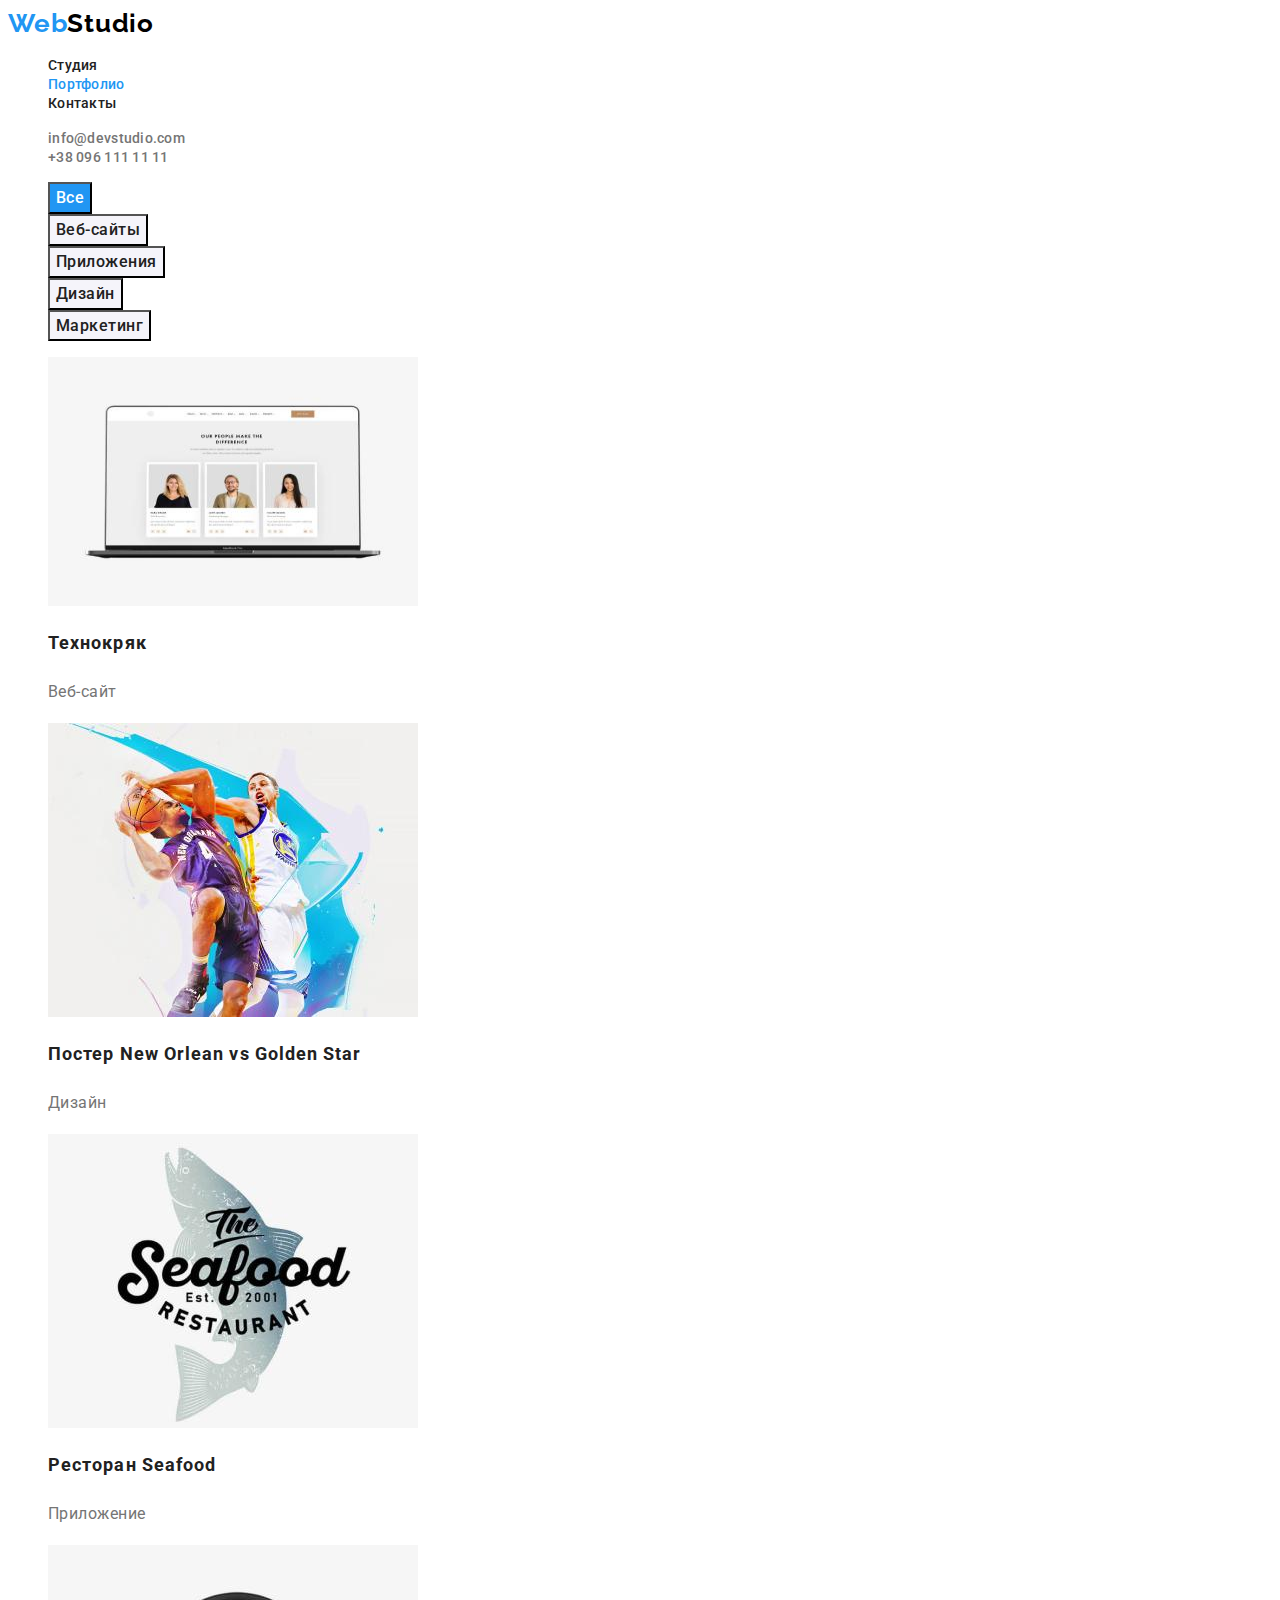
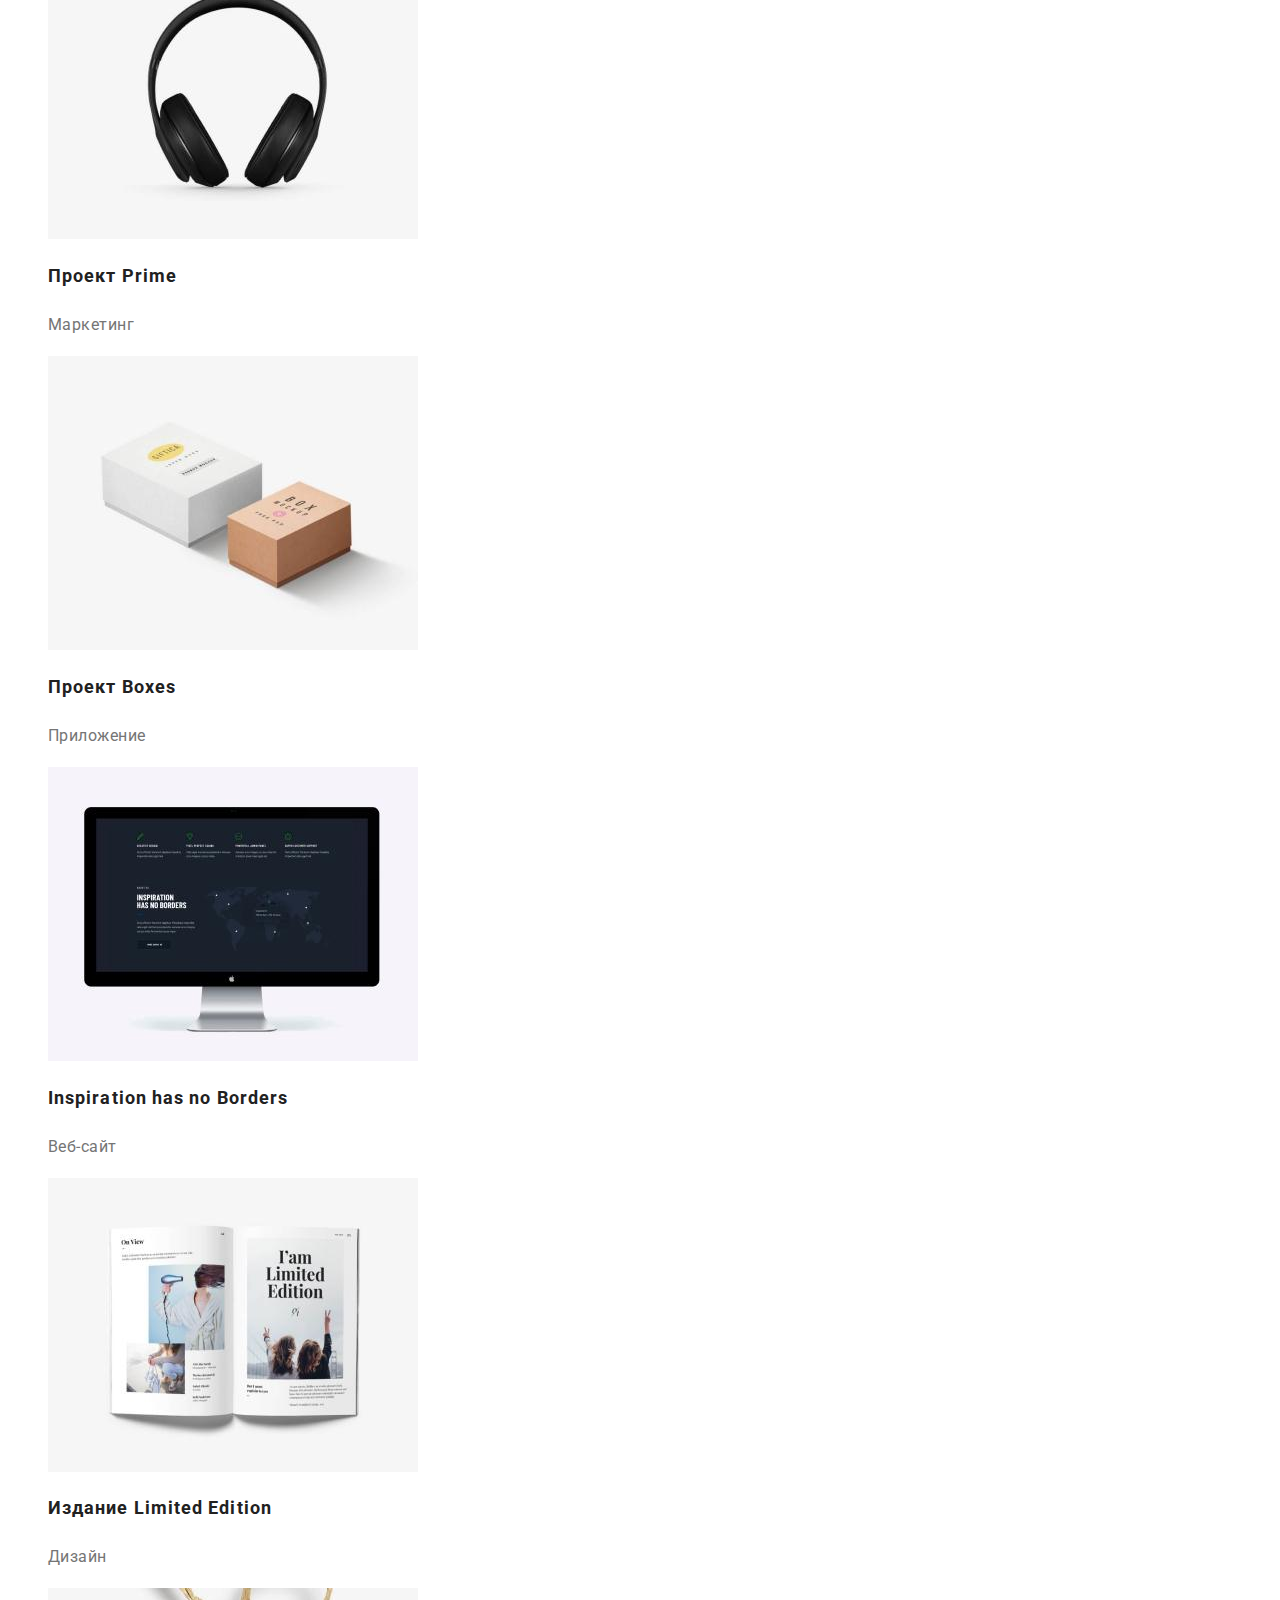
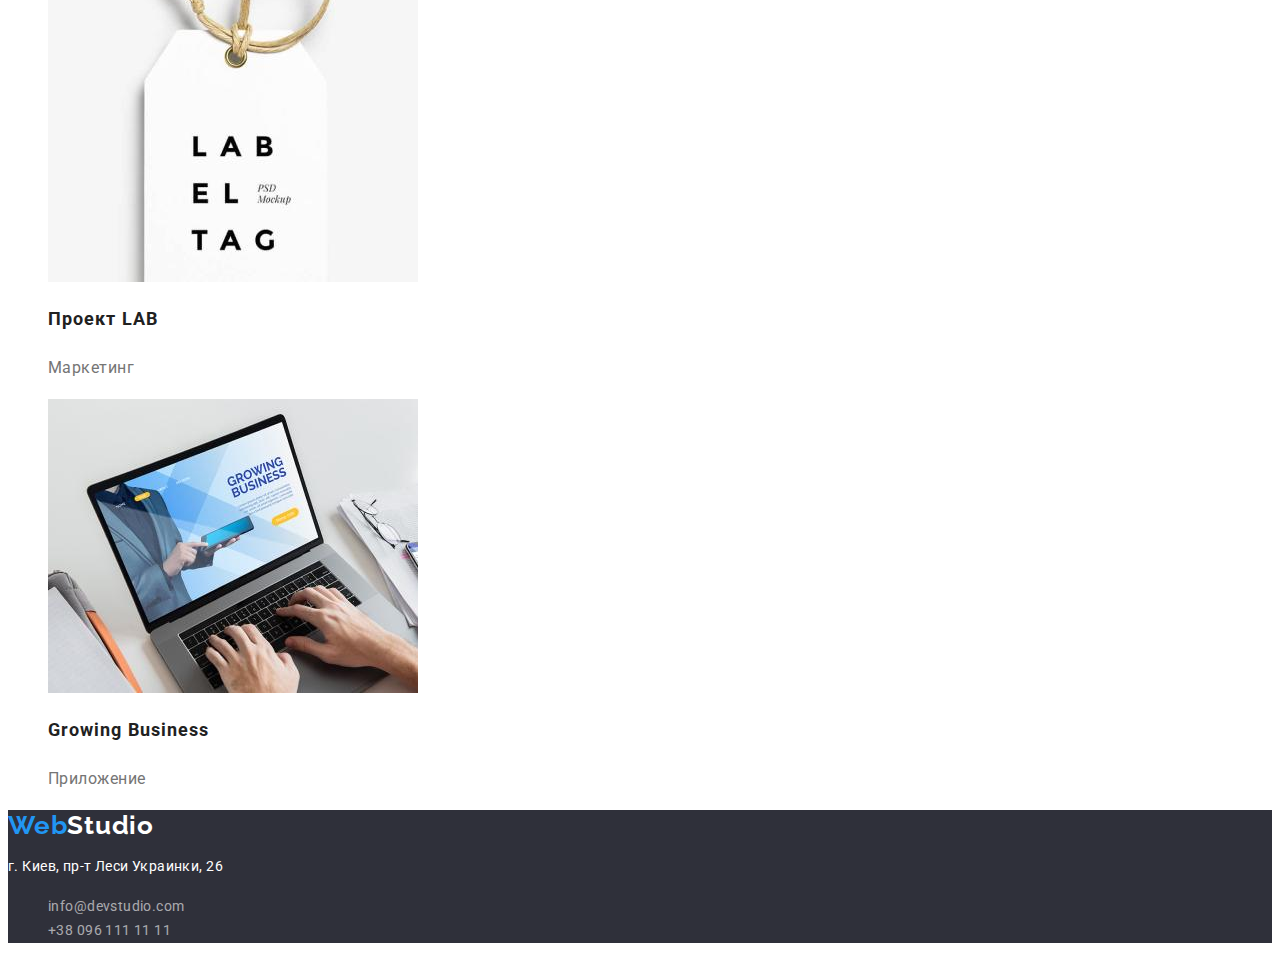
==== portfolio.html @ 4f47f73b "add files" ====
<!DOCTYPE html>
<html lang="ru">

<head>
    <meta charset="UTF-8">
    <meta http-equiv="X-UA-Compatible" content="IE=edge">
    <meta name="viewport" content="width=device-width, initial-scale=1.0">
    <title>Портфолио</title>
    <link rel="stylesheet" href="https://cdnjs.cloudflare.com/ajax/libs/modern-normalize/1.1.0/modern-normalize.min.css"
        integrity="sha512-wpPYUAdjBVSE4KJnH1VR1HeZfpl1ub8YT/NKx4PuQ5NmX2tKuGu6U/JRp5y+Y8XG2tV+wKQpNHVUX03MfMFn9Q=="
        crossorigin="anonymous" referrerpolicy="no-referrer" />
    <link rel="preconnect" href="https://fonts.googleapis.com">
    <link rel="preconnect" href="https://fonts.gstatic.com" crossorigin>
    <link
        href="https://fonts.googleapis.com/css2?family=Raleway:wght@700&family=Roboto:wght@400;500;700;900&display=swap"
        rel="stylesheet">
    <link rel="stylesheet" href="./css/styles.css">
</head>

<body>

    <header class="header">

        <nav>
            <a class="logo logo-header link" href="./index.html" lang="en"><span
                    class="logo-first-part">Web</span>Studio</a>
            <ul class=" site-nav-list list">
                <li>
                    <a class=" site-nav-link  link" href="./index.html">Студия</a>
                </li>
                <li>
                    <a class="site-nav-link current link" href=" ./portfolio.html">Портфолио</a>
                </li>
                <li>
                    <a class="site-nav-link link" href="">Контакты</a>
                </li>
            </ul>
        </nav>

        <ul class=" header-contacts list">
            <li><a class="header-contacts-link link" href="mailto:info@devstudio.com">info@devstudio.com</a></li>
            <li><a class="header-contacts-link link" href="tel:+380961111111">+38 096 111 11 11</a></li>
        </ul>

    </header>


    <main>
        <section class="our-projects">
            <h1 class="visually-hidden">Наши проекты</h1>
            <ul class="filter-btn-list list">
                <li>
                    <button class="filter-btn active-btn btn" type="button">Все</button>
                </li>
                <li>
                    <button class="filter-btn btn" type="button">Веб-сайты</button>
                </li>
                <li>
                    <button class="filter-btn btn" type="button">Приложения</button>
                </li>
                <li>
                    <button class="filter-btn btn" type="button">Дизайн</button>
                </li>
                <li>
                    <button class="filter-btn btn" type="button">Маркетинг</button>
                </li>
            </ul>

            <ul class="our-projects-list list">
                <li class="our-projects-item">
                    <img src="./images/project-img-1.jpg" alt="ноутбук" width="370" height="249">
                    <h2 class="our-projects-title">Технокряк</h2>
                    <p class="our-projects-filter">Веб-сайт</p>
                </li>
                <li class="our-projects-item">
                    <img src="./images/project-img-2.jpg" alt="баскетболисты" width="370" height="294">
                    <h2 class="our-projects-title">Постер <span lang="en">New Orlean vs Golden Star</span> </h2>
                    <p class="our-projects-filter">Дизайн</p>
                </li>
                <li class="our-projects-item">
                    <img src="./images/project-img-3.jpg" alt="логотип ресторана" width="370" height="294">
                    <h2 class="our-projects-title"> Ресторан <span lang="en">Seafood</span> </h2>
                    <p class="our-projects-filter">Приложение</p>
                </li>
                <li class="our-projects-item">
                    <img src="./images/project-img-4.jpg" alt="наушники" width="370" height="294">
                    <h2 class="our-projects-title">Проект <span lang="en">Prime</span> </h2>
                    <p class="our-projects-filter">Маркетинг</p>
                </li>
                <li class="our-projects-item">
                    <img src="./images/project-img-5.jpg" alt="коробки" width="370" height="294">
                    <h2 class="our-projects-title">Проект <span lang="en">Boxes</span> </h2>
                    <p class="our-projects-filter">Приложение</p>
                </li>
                <li class="our-projects-item">
                    <img src="./images/project-img-6.jpg" alt="экран монитора" width="370" height="294">
                    <h2 class="our-projects-title" lang="en">Inspiration has no Borders</h2>
                    <p class="our-projects-filter">Веб-сайт</p>
                </li>
                <li class="our-projects-item">
                    <img src="./images/project-img-7.jpg" alt="журнал" width="370" height="294">
                    <h2 class="our-projects-title">Издание <span lang="en">Limited Edition</span> </h2>
                    <p class="our-projects-filter">Дизайн</p>
                </li>
                <li class="our-projects-item">
                    <img src="./images/project-img-8.jpg" alt="лейбл" width="370" height="294">
                    <h2 class="our-projects-title">Проект <span lang="en">LAB</span> </h2>
                    <p class="our-projects-filter">Маркетинг</p>
                </li>
                <li class="our-projects-item">
                    <img src="./images/project-img-9.jpg" alt="ноутбук" width="370" height="294">
                    <h2 class="our-projects-title" lang="en">Growing Business</h2>
                    <p class="our-projects-filter">Приложение</p>
                </li>
            </ul>
        </section>
    </main>
    <footer class="footer">
        <a class="logo logo-footer link" href="./index.html" lang="en"><span
                class="logo-first-part">Web</span>Studio</a>

        <address class="address">
            <p class="address-text">г. Киев, пр-т Леси Украинки, 26</p>
            <ul class="footer-contacts list list">
                <li>
                    <a class="footer-contacts-link link" href="mailto:info@devstudio.com">info@devstudio.com</a>
                </li>
                <li>
                    <a class="footer-contacts-link link" href="tel:+380961111111">+38 096 111 11 11</a>
                </li>
            </ul>
        </address>
    </footer>


</body>

</html>
---- css/styles.css ----
:root {
  --primary-text-color: #757575;
  --primary-title-color: #ffffff;
  --secondary-title-color: #212121;
  --accent-color: #2196f3;
  --logo-header-color: #000000;
  --footer-contacts-color: rgba(255, 255, 255, 0.6);
  --footer-background-color: #2f303a;
  --team-background-color: #f5f4fa;
  --hero-btn-focus-background-color: #188ce8;
}

body {
  font-family: 'Roboto', sans-serif;
  color: var(--primary-text-color);
  background-color: var(--primary-title-color);
}

.link {
  text-decoration: none;
}
.list {
  list-style: none;
}

.logo {
  font-family: 'Raleway', sans-serif;
  font-weight: 700;
  font-size: 26px;
  line-height: 1.19;
  letter-spacing: 0.03em;
}
.logo-header {
  color: var(--logo-header-color);
}
.logo-footer {
  color: var(--primary-title-color);
}
.logo-first-part {
  color: var(--accent-color);
}
.btn {
  cursor: pointer;
}
.section-title {
  font-size: 36px;
  line-height: 1.17;
  text-align: center;
  letter-spacing: 0.03em;
  color: var(--secondary-title-color);
}

.visually-hidden {
  position: absolute;
  white-space: nowrap;
  width: 1px;
  height: 1px;
  overflow: hidden;
  border: 0;
  padding: 0;
  clip: rect(0 0 0 0);
  clip-path: inset(50%);
  margin: -1px;
}

/*------------------- header---------------------------------- */

.site-nav-link {
  font-weight: 500;
  font-size: 14px;
  line-height: 1.14;
  letter-spacing: 0.02em;
  color: var(--secondary-title-color);
}
.footer-contacts-link:focus,
.footer-contacts-link:hover,
.header-contacts-link:focus,
.header-contacts-link:hover,
.site-nav-link.current,
.site-nav-link:hover,
.site-nav-link:focus {
  color: var(--accent-color);
}

.header-contacts-link {
  font-weight: 500;
  font-size: 14px;
  line-height: 1.14;
  letter-spacing: 0.02em;
  color: var(--primary-text-color);
}

/* --------------footer----------------- */
.footer {
  background-color: var(--footer-background-color);
}
.address {
  font-style: inherit;
}

.address-text {
  font-size: 14px;
  line-height: 1.71;
  letter-spacing: 0.03em;
  color: var(--primary-title-color);
}
.footer-contacts-link {
  font-weight: 400;
  font-size: 14px;
  line-height: 1.71;
  letter-spacing: 0.03em;
  color: var(--footer-contacts-color);
}

/* ------------------------hero---------------------- */
.hero {
  background-color: var(--footer-background-color);
}
.hero-title {
  font-weight: 900;
  font-size: 44px;
  line-height: 1.36;
  text-align: center;
  letter-spacing: 0.06em;
  text-transform: uppercase;
  color: var(--primary-title-color);
}

.hero-btn {
  font-family: inherit;
  font-weight: 700;
  font-size: 16px;
  line-height: 1.87;
  letter-spacing: 0.06em;
  color: var(--primary-title-color);
  background-color: var(--accent-color);
}
.hero-btn:focus,
.hero-btn:hover {
  background-color: var(--hero-btn-focus-background-color);
}

/* -------------------peculiarities section---------------- */

.peculiarities-title {
  font-size: 14px;
  line-height: 1.14;
  letter-spacing: 0.03em;
  text-transform: uppercase;
  color: var(--secondary-title-color);
}
.peculiarities-text {
  font-size: 14px;
  line-height: 1.71;
  letter-spacing: 0.03em;
}

/* --------------team section-------------------------------- */

.team {
  background-color: var(--team-background-color);
}
.team-title {
  font-weight: 500;
  font-size: 16px;
  line-height: 1.19;
  letter-spacing: 0.03em;
  color: var(--secondary-title-color);
}

.team-text {
  font-size: 16px;
  line-height: 1.19;
  letter-spacing: 0.03em;
}

/* -----------------our-projects section----------------------- */
.filter-btn {
  font-family: inherit;
  font-weight: 500;
  font-size: 16px;
  line-height: 1.62;
  text-align: center;
  letter-spacing: 0.03em;
  color: var(--secondary-title-color);
  background-color: var(--team-background-color);
}

.filter-btn.active-btn {
  color: var(--primary-title-color);
  background-color: var(--accent-color);
}

.filter-btn:hover,
.filter-btn:focus {
  color: var(--primary-title-color);
  background-color: var(--accent-color);
}
.our-projects-title {
  font-size: 18px;
  line-height: 2;
  letter-spacing: 0.06em;
  color: var(--secondary-title-color);
}
.our-projects-filter {
  font-size: 16px;
  line-height: 1.87;
  letter-spacing: 0.03em;
}
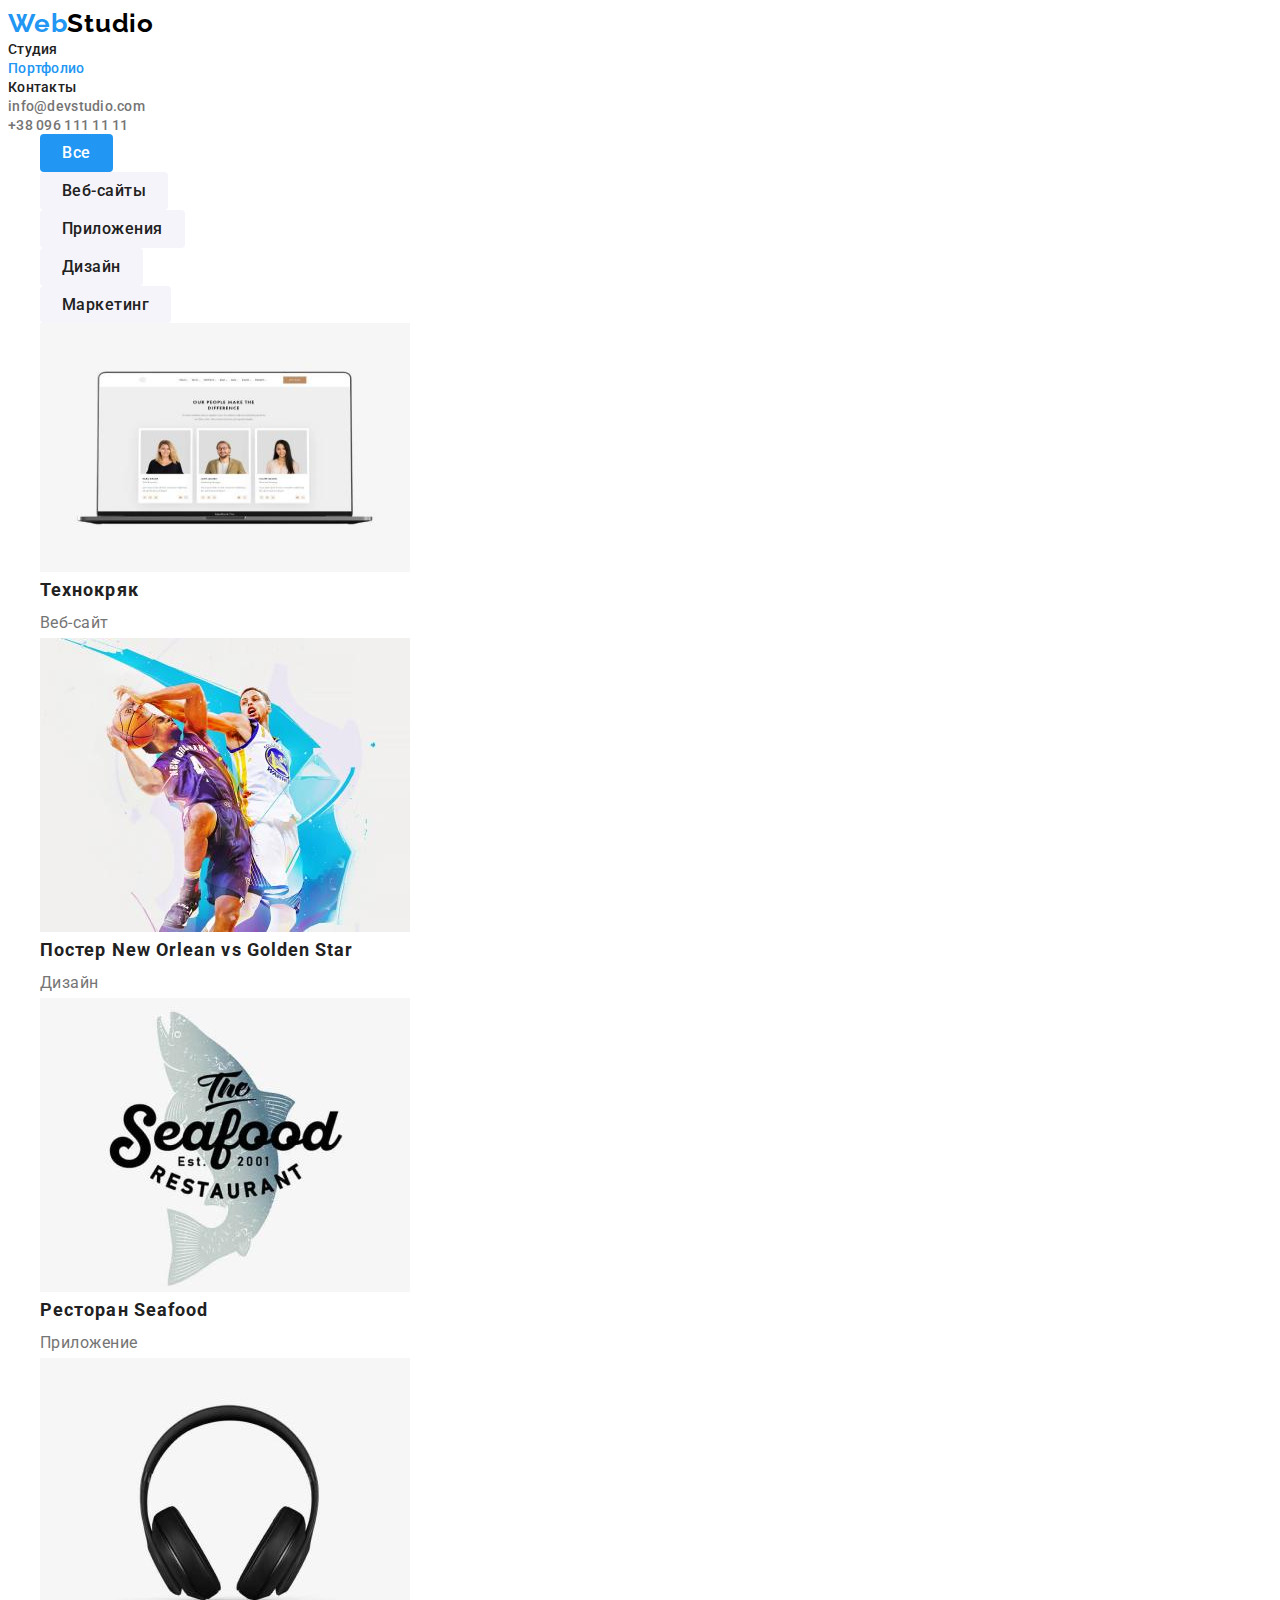
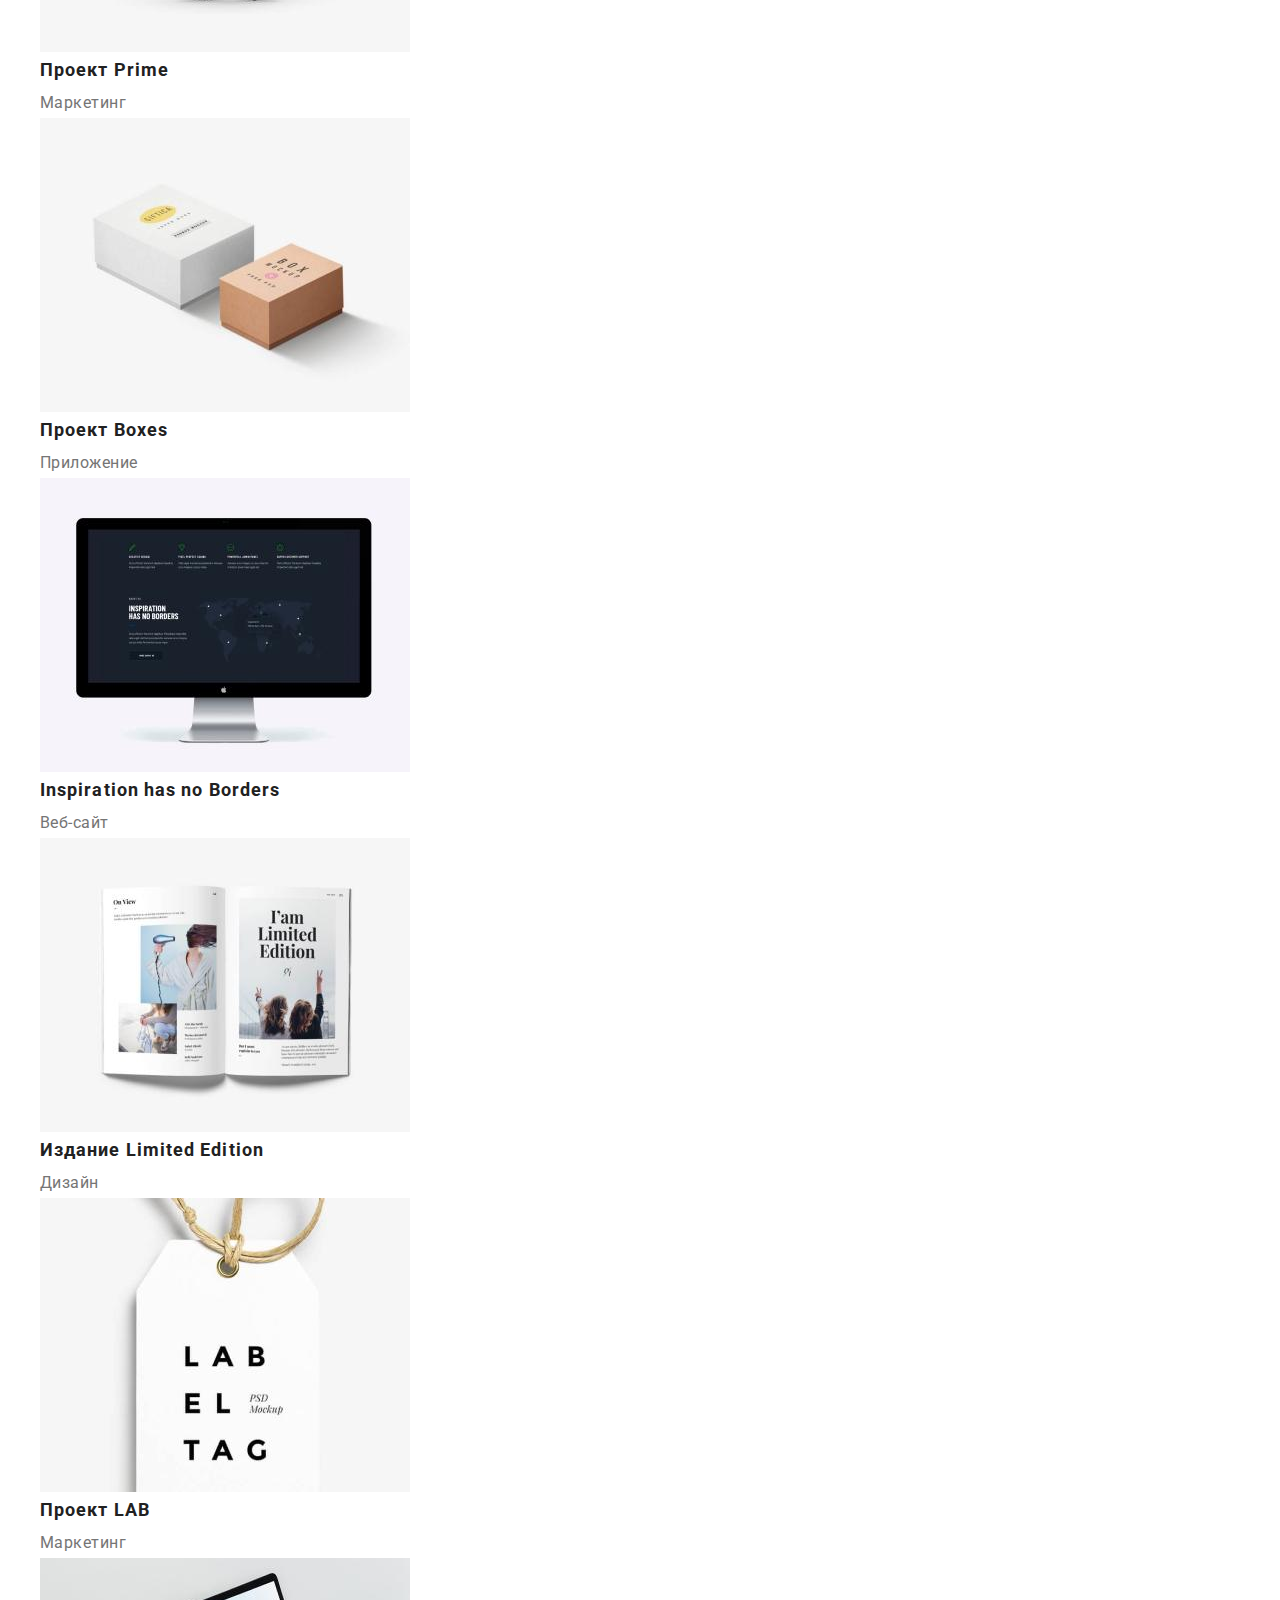
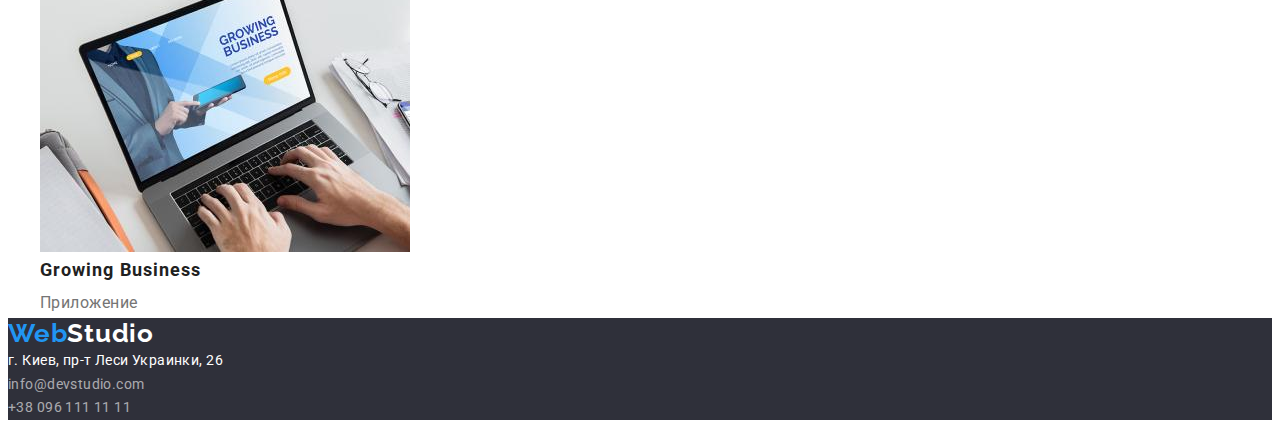
==== commit 8038f547: "add container" ====
--- a/portfolio.html
+++ b/portfolio.html
@@ -14,6 +14,9 @@
     <link
         href="https://fonts.googleapis.com/css2?family=Raleway:wght@700&family=Roboto:wght@400;500;700;900&display=swap"
         rel="stylesheet">
+        <link rel="stylesheet" href="https://cdnjs.cloudflare.com/ajax/libs/modern-normalize/1.1.0/modern-normalize.min.css"
+            integrity="sha512-wpPYUAdjBVSE4KJnH1VR1HeZfpl1ub8YT/NKx4PuQ5NmX2tKuGu6U/JRp5y+Y8XG2tV+wKQpNHVUX03MfMFn9Q=="
+            crossorigin="anonymous" referrerpolicy="no-referrer" />
     <link rel="stylesheet" href="./css/styles.css">
 </head>
 
@@ -47,6 +50,7 @@
 
     <main>
         <section class="our-projects">
+            <div class="container">
             <h1 class="visually-hidden">Наши проекты</h1>
             <ul class="filter-btn-list list">
                 <li>
@@ -113,6 +117,7 @@
                     <p class="our-projects-filter">Приложение</p>
                 </li>
             </ul>
+            </div>
         </section>
     </main>
     <footer class="footer">
--- a/css/styles.css
+++ b/css/styles.css
@@ -23,6 +23,40 @@
   list-style: none;
 }
 
+p,
+h1,
+h2,
+h3,
+h4,
+h5,
+h6 {
+  margin: 0;
+}
+
+ul {
+  margin: 0;
+  padding: 0;
+}
+
+img {
+  display: block;
+  max-width: 100%;
+}
+
+.link {
+  text-decoration: none;
+}
+.list {
+  list-style: none;
+}
+
+.container {
+  width: 1200px;
+  padding-left: 15px;
+  padding-right: 15px;
+  margin: 0 auto;
+}
+
 .logo {
   font-family: 'Raleway', sans-serif;
   font-weight: 700;
@@ -41,6 +75,8 @@
 }
 .btn {
   cursor: pointer;
+  border: none;
+  border-radius: 4px;
 }
 .section-title {
   font-size: 36px;
@@ -176,12 +212,17 @@
 
 /* -----------------our-projects section----------------------- */
 .filter-btn {
+  display: inline-block;
+  min-width: 73px;
+  padding: 6px 22px;
+
   font-family: inherit;
   font-weight: 500;
   font-size: 16px;
   line-height: 1.62;
   text-align: center;
   letter-spacing: 0.03em;
+
   color: var(--secondary-title-color);
   background-color: var(--team-background-color);
 }
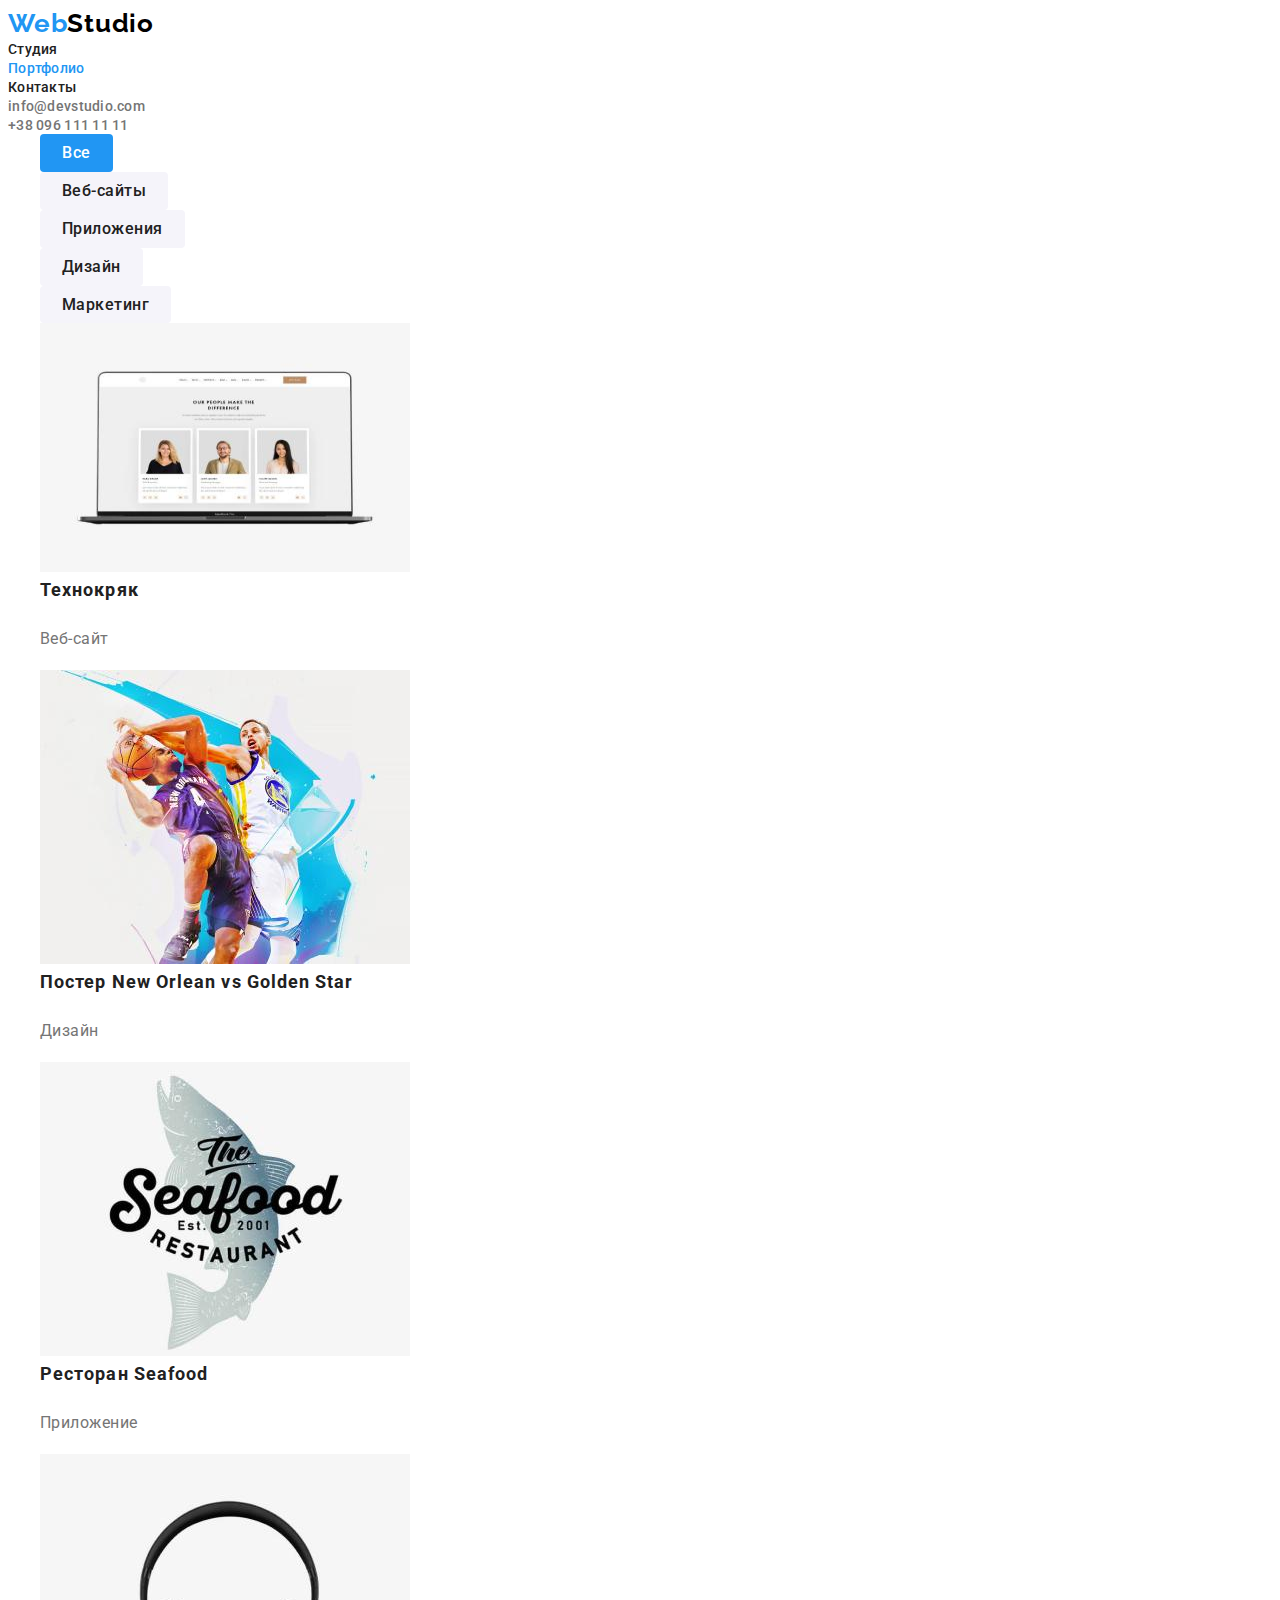
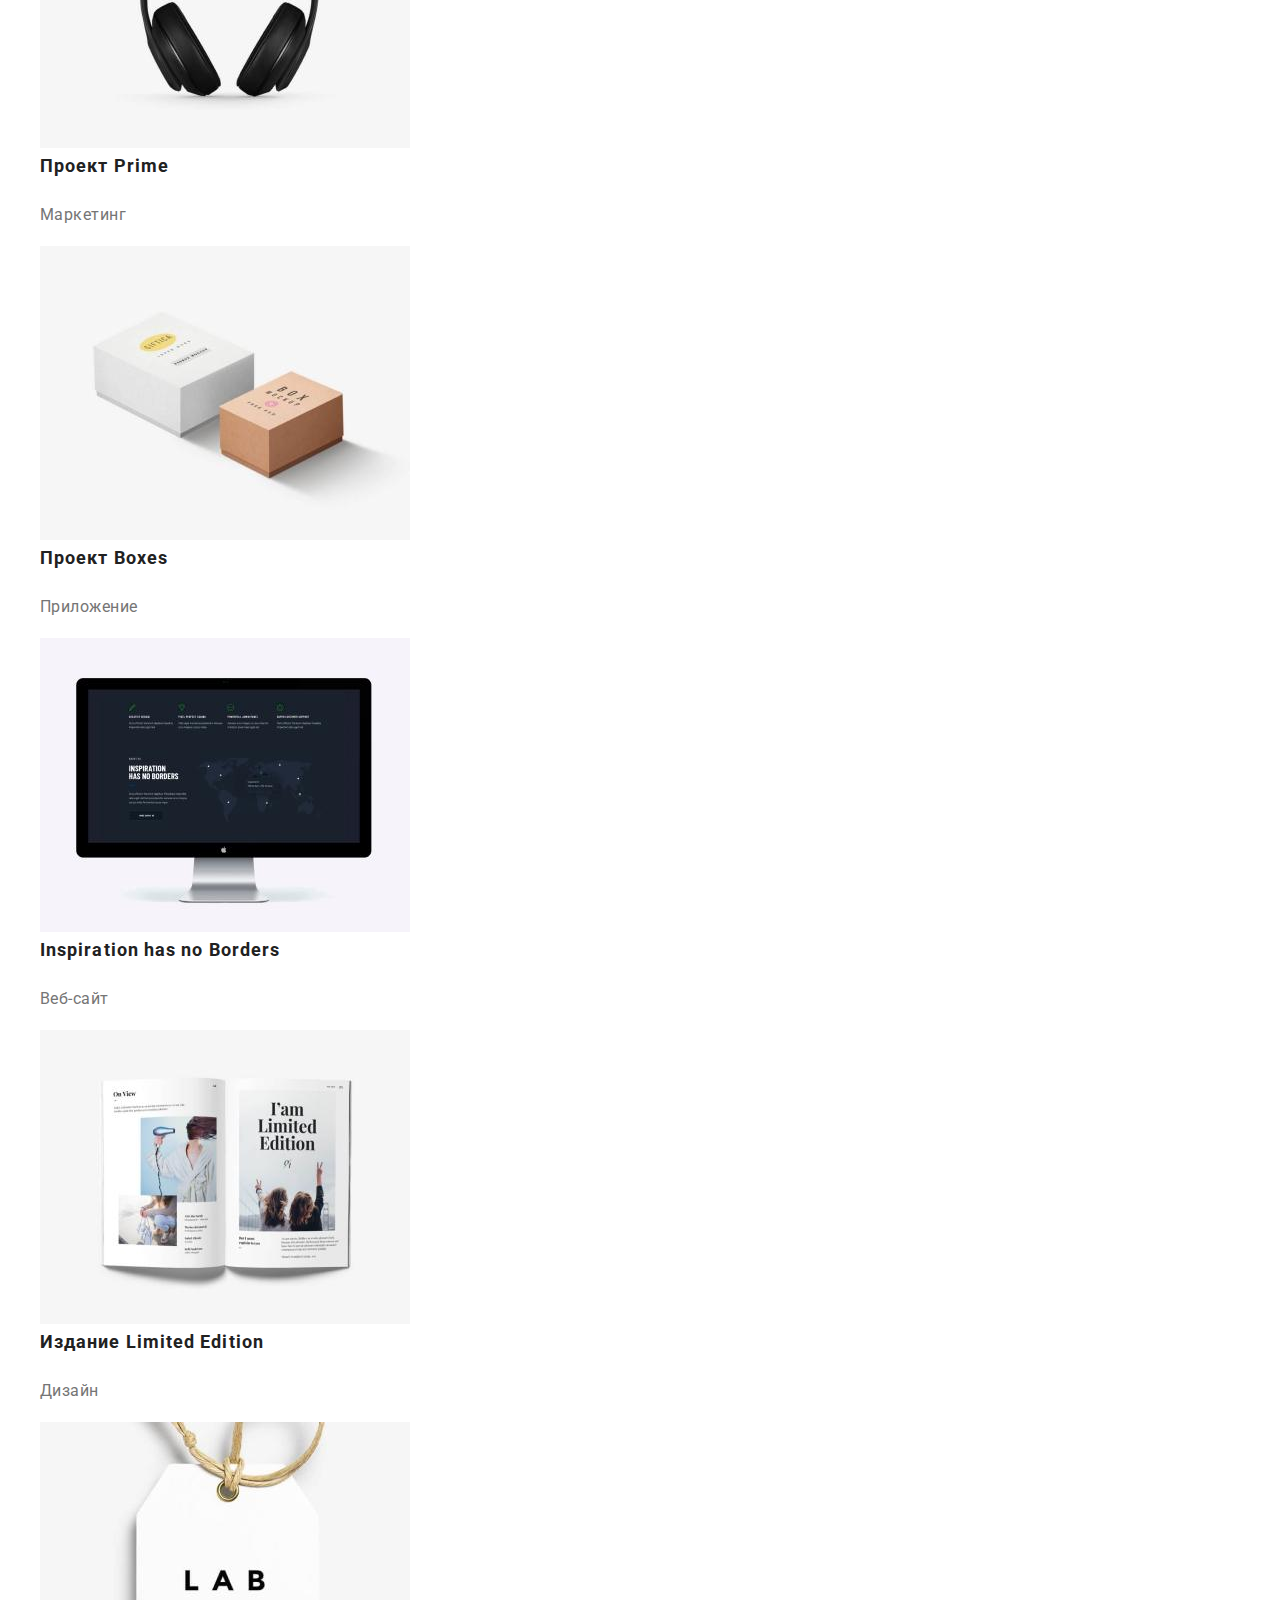
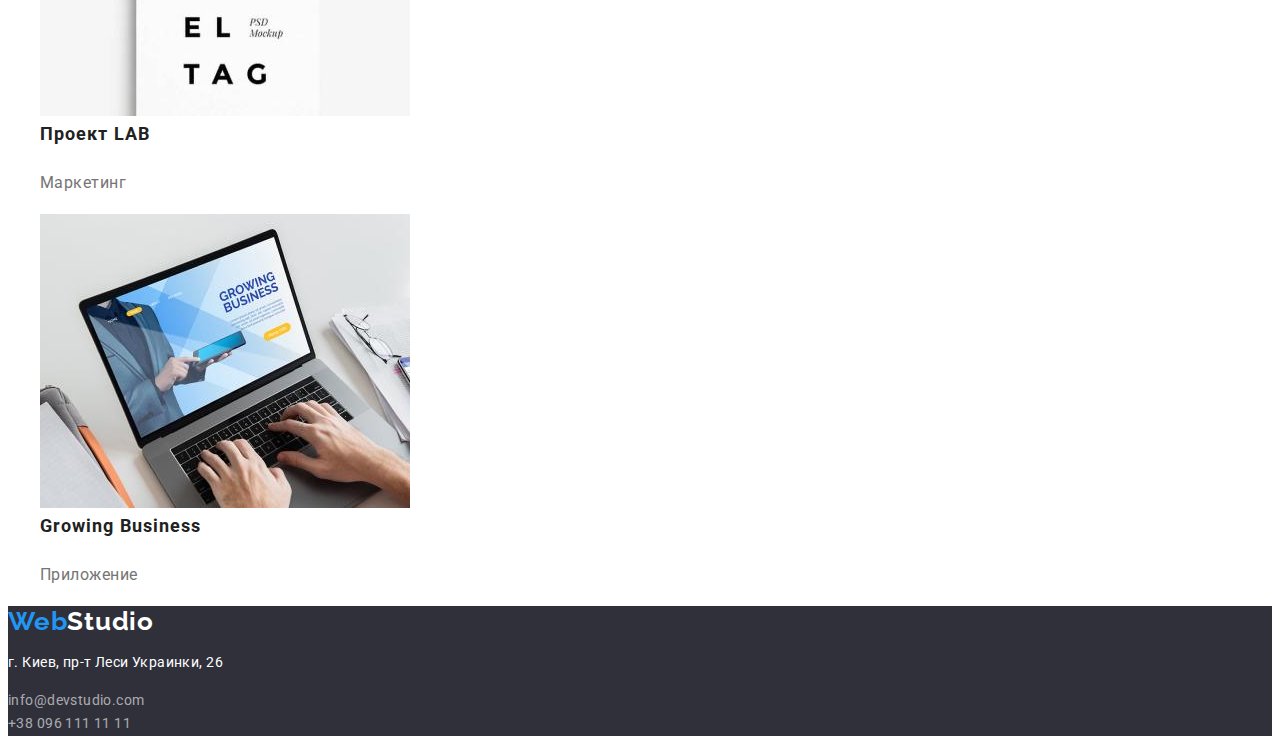
==== commit 3037207c: "add container" ====
--- a/portfolio.html
+++ b/portfolio.html
@@ -51,72 +51,72 @@
     <main>
         <section class="our-projects">
             <div class="container">
-            <h1 class="visually-hidden">Наши проекты</h1>
-            <ul class="filter-btn-list list">
-                <li>
-                    <button class="filter-btn active-btn btn" type="button">Все</button>
-                </li>
-                <li>
-                    <button class="filter-btn btn" type="button">Веб-сайты</button>
-                </li>
-                <li>
-                    <button class="filter-btn btn" type="button">Приложения</button>
-                </li>
-                <li>
-                    <button class="filter-btn btn" type="button">Дизайн</button>
-                </li>
-                <li>
-                    <button class="filter-btn btn" type="button">Маркетинг</button>
-                </li>
-            </ul>
-
-            <ul class="our-projects-list list">
-                <li class="our-projects-item">
-                    <img src="./images/project-img-1.jpg" alt="ноутбук" width="370" height="249">
-                    <h2 class="our-projects-title">Технокряк</h2>
-                    <p class="our-projects-filter">Веб-сайт</p>
-                </li>
-                <li class="our-projects-item">
-                    <img src="./images/project-img-2.jpg" alt="баскетболисты" width="370" height="294">
-                    <h2 class="our-projects-title">Постер <span lang="en">New Orlean vs Golden Star</span> </h2>
-                    <p class="our-projects-filter">Дизайн</p>
-                </li>
-                <li class="our-projects-item">
-                    <img src="./images/project-img-3.jpg" alt="логотип ресторана" width="370" height="294">
-                    <h2 class="our-projects-title"> Ресторан <span lang="en">Seafood</span> </h2>
-                    <p class="our-projects-filter">Приложение</p>
-                </li>
-                <li class="our-projects-item">
-                    <img src="./images/project-img-4.jpg" alt="наушники" width="370" height="294">
-                    <h2 class="our-projects-title">Проект <span lang="en">Prime</span> </h2>
-                    <p class="our-projects-filter">Маркетинг</p>
-                </li>
-                <li class="our-projects-item">
-                    <img src="./images/project-img-5.jpg" alt="коробки" width="370" height="294">
-                    <h2 class="our-projects-title">Проект <span lang="en">Boxes</span> </h2>
-                    <p class="our-projects-filter">Приложение</p>
-                </li>
-                <li class="our-projects-item">
-                    <img src="./images/project-img-6.jpg" alt="экран монитора" width="370" height="294">
-                    <h2 class="our-projects-title" lang="en">Inspiration has no Borders</h2>
-                    <p class="our-projects-filter">Веб-сайт</p>
-                </li>
-                <li class="our-projects-item">
-                    <img src="./images/project-img-7.jpg" alt="журнал" width="370" height="294">
-                    <h2 class="our-projects-title">Издание <span lang="en">Limited Edition</span> </h2>
-                    <p class="our-projects-filter">Дизайн</p>
-                </li>
-                <li class="our-projects-item">
-                    <img src="./images/project-img-8.jpg" alt="лейбл" width="370" height="294">
-                    <h2 class="our-projects-title">Проект <span lang="en">LAB</span> </h2>
-                    <p class="our-projects-filter">Маркетинг</p>
-                </li>
-                <li class="our-projects-item">
-                    <img src="./images/project-img-9.jpg" alt="ноутбук" width="370" height="294">
-                    <h2 class="our-projects-title" lang="en">Growing Business</h2>
-                    <p class="our-projects-filter">Приложение</p>
-                </li>
-            </ul>
+                <h1 class="visually-hidden">Наши проекты</h1>
+                <ul class="filter-btn-list list">
+                    <li>
+                        <button class="filter-btn active-btn btn" type="button">Все</button>
+                    </li>
+                    <li>
+                        <button class="filter-btn btn" type="button">Веб-сайты</button>
+                    </li>
+                    <li>
+                        <button class="filter-btn btn" type="button">Приложения</button>
+                    </li>
+                    <li>
+                        <button class="filter-btn btn" type="button">Дизайн</button>
+                    </li>
+                    <li>
+                        <button class="filter-btn btn" type="button">Маркетинг</button>
+                    </li>
+                </ul>
+            
+                <ul class="our-projects-list list">
+                    <li class="our-projects-item">
+                        <img src="./images/project-img-1.jpg" alt="ноутбук" width="370" height="249">
+                        <h2 class="our-projects-title">Технокряк</h2>
+                        <p class="our-projects-filter">Веб-сайт</p>
+                    </li>
+                    <li class="our-projects-item">
+                        <img src="./images/project-img-2.jpg" alt="баскетболисты" width="370" height="294">
+                        <h2 class="our-projects-title">Постер <span lang="en">New Orlean vs Golden Star</span> </h2>
+                        <p class="our-projects-filter">Дизайн</p>
+                    </li>
+                    <li class="our-projects-item">
+                        <img src="./images/project-img-3.jpg" alt="логотип ресторана" width="370" height="294">
+                        <h2 class="our-projects-title"> Ресторан <span lang="en">Seafood</span> </h2>
+                        <p class="our-projects-filter">Приложение</p>
+                    </li>
+                    <li class="our-projects-item">
+                        <img src="./images/project-img-4.jpg" alt="наушники" width="370" height="294">
+                        <h2 class="our-projects-title">Проект <span lang="en">Prime</span> </h2>
+                        <p class="our-projects-filter">Маркетинг</p>
+                    </li>
+                    <li class="our-projects-item">
+                        <img src="./images/project-img-5.jpg" alt="коробки" width="370" height="294">
+                        <h2 class="our-projects-title">Проект <span lang="en">Boxes</span> </h2>
+                        <p class="our-projects-filter">Приложение</p>
+                    </li>
+                    <li class="our-projects-item">
+                        <img src="./images/project-img-6.jpg" alt="экран монитора" width="370" height="294">
+                        <h2 class="our-projects-title" lang="en">Inspiration has no Borders</h2>
+                        <p class="our-projects-filter">Веб-сайт</p>
+                    </li>
+                    <li class="our-projects-item">
+                        <img src="./images/project-img-7.jpg" alt="журнал" width="370" height="294">
+                        <h2 class="our-projects-title">Издание <span lang="en">Limited Edition</span> </h2>
+                        <p class="our-projects-filter">Дизайн</p>
+                    </li>
+                    <li class="our-projects-item">
+                        <img src="./images/project-img-8.jpg" alt="лейбл" width="370" height="294">
+                        <h2 class="our-projects-title">Проект <span lang="en">LAB</span> </h2>
+                        <p class="our-projects-filter">Маркетинг</p>
+                    </li>
+                    <li class="our-projects-item">
+                        <img src="./images/project-img-9.jpg" alt="ноутбук" width="370" height="294">
+                        <h2 class="our-projects-title" lang="en">Growing Business</h2>
+                        <p class="our-projects-filter">Приложение</p>
+                    </li>
+                </ul>
             </div>
         </section>
     </main>
--- a/css/styles.css
+++ b/css/styles.css
@@ -23,7 +23,7 @@
   list-style: none;
 }
 
-p,
+.p,
 h1,
 h2,
 h3,
@@ -56,7 +56,6 @@
   padding-right: 15px;
   margin: 0 auto;
 }
-
 .logo {
   font-family: 'Raleway', sans-serif;
   font-weight: 700;
@@ -215,8 +214,8 @@
   display: inline-block;
   min-width: 73px;
   padding: 6px 22px;
-
   font-family: inherit;
+
   font-weight: 500;
   font-size: 16px;
   line-height: 1.62;
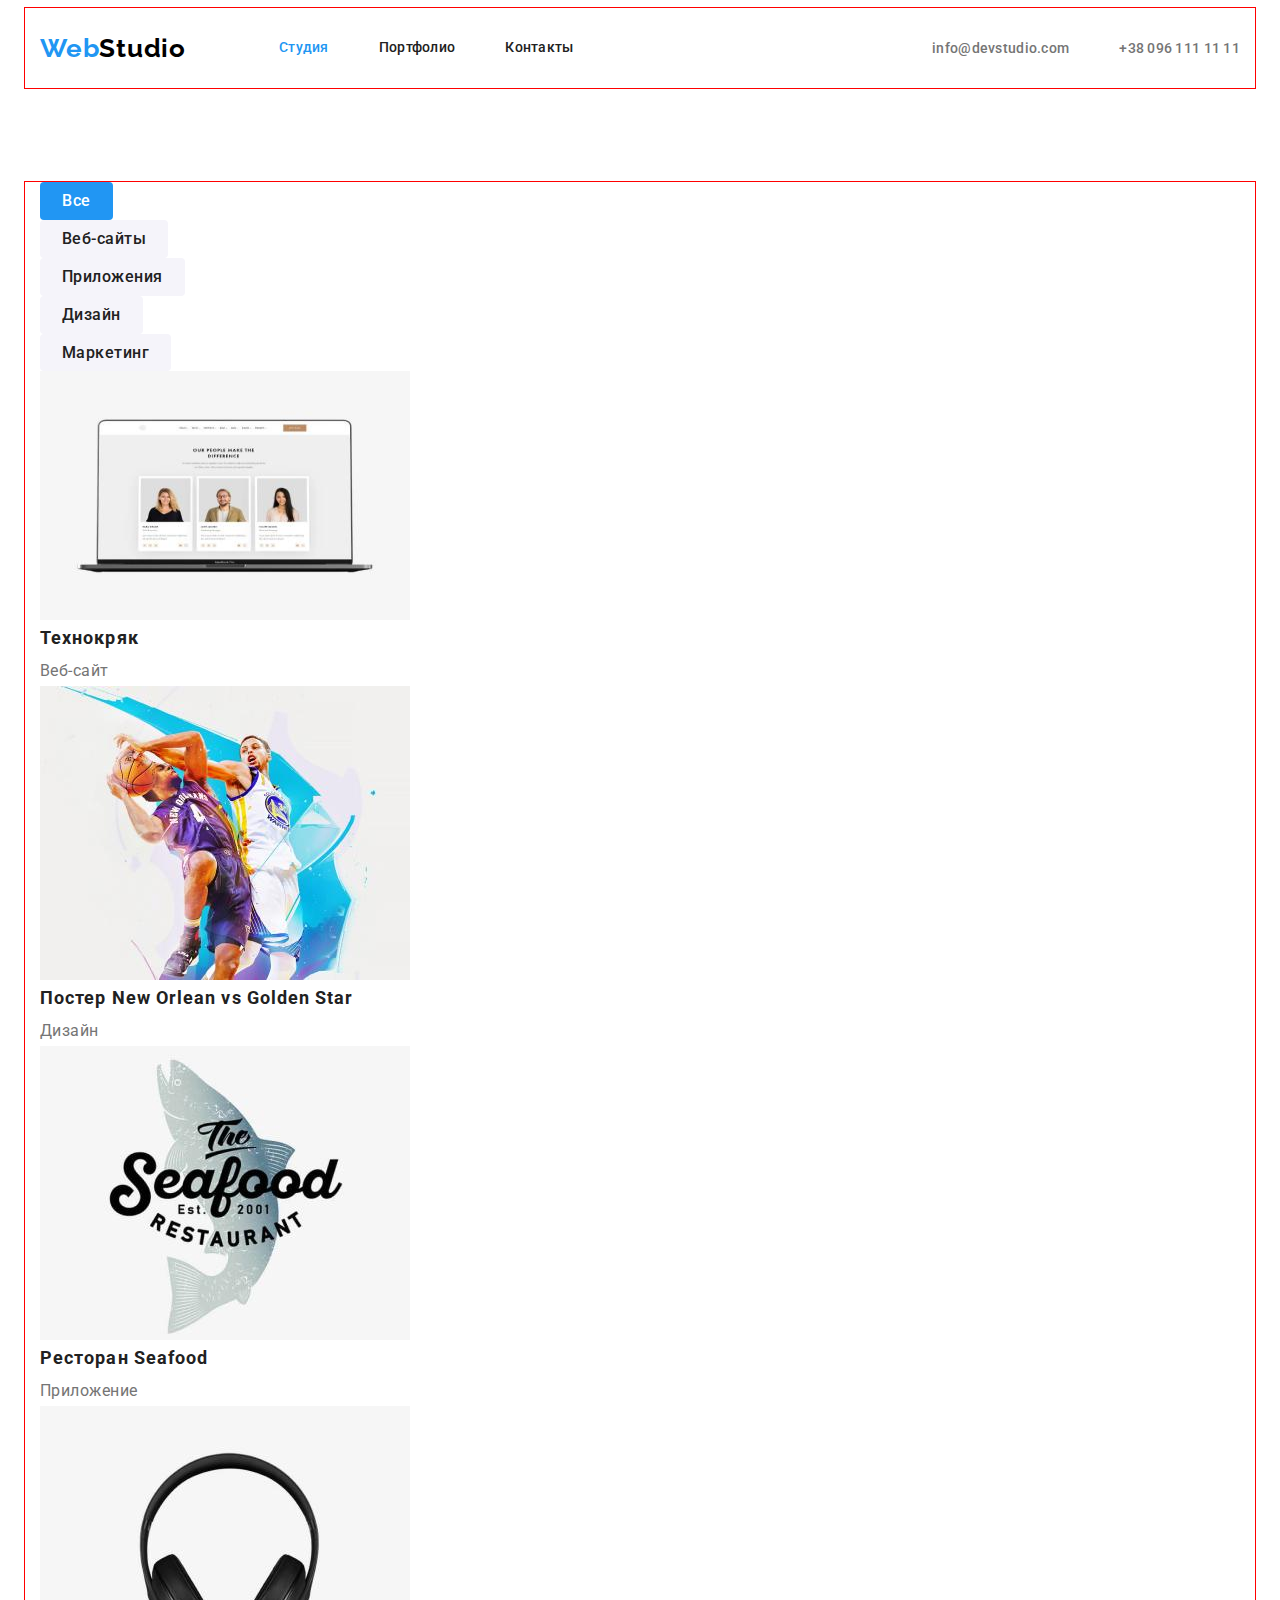
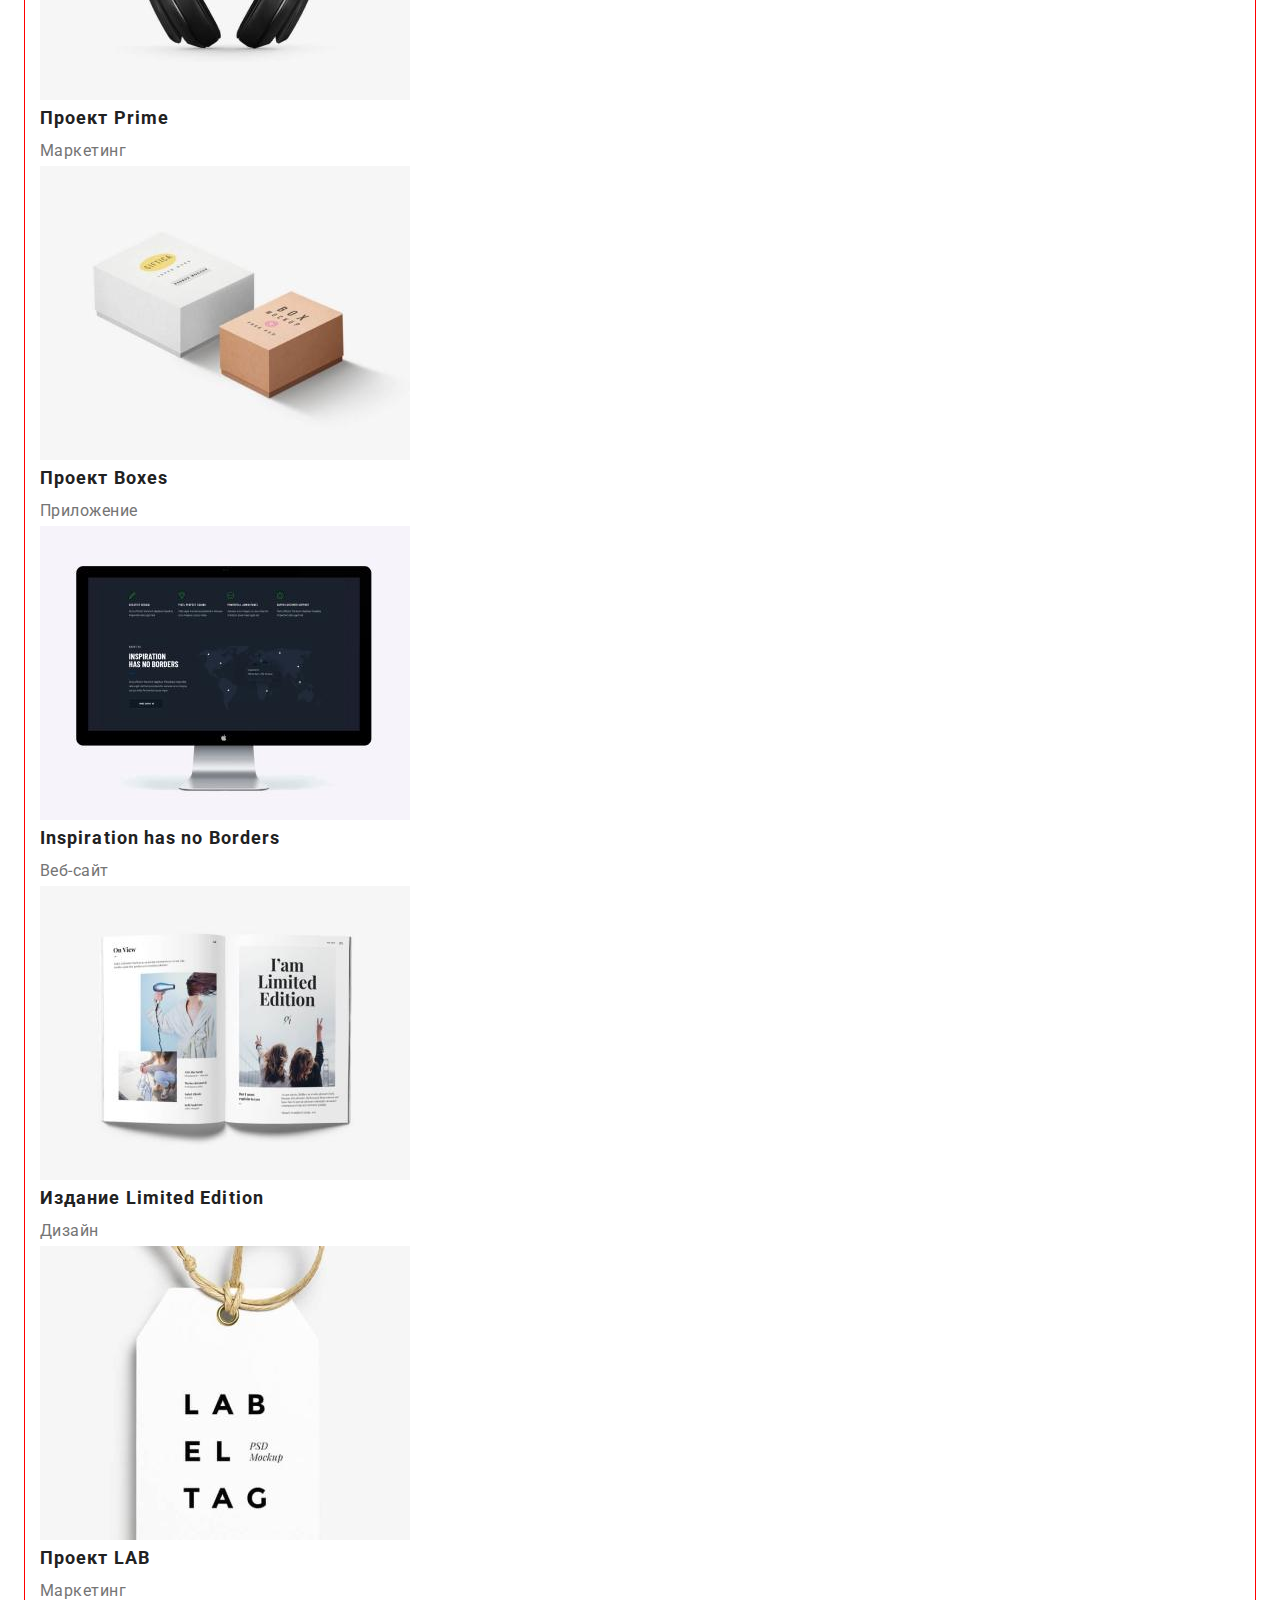
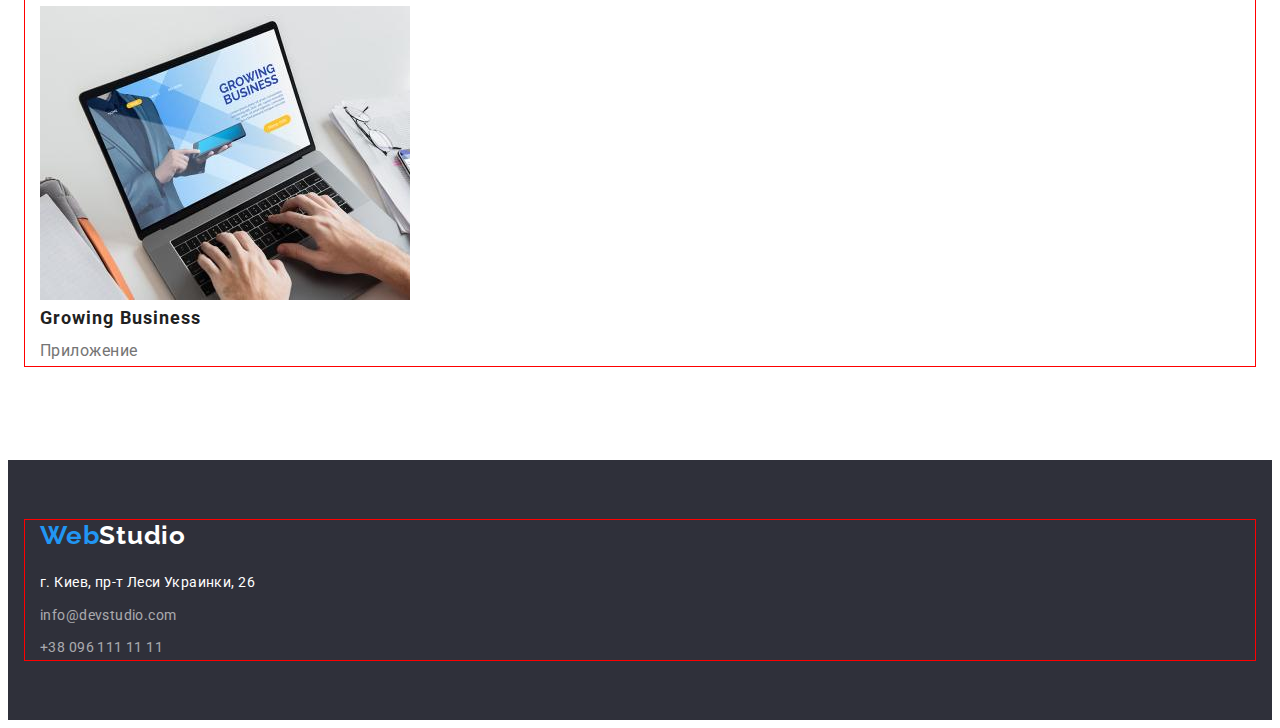
==== commit 7924fc21: "add style" ====
--- a/portfolio.html
+++ b/portfolio.html
@@ -23,33 +23,36 @@
 <body>
 
     <header class="header">
-
-        <nav>
-            <a class="logo logo-header link" href="./index.html" lang="en"><span
-                    class="logo-first-part">Web</span>Studio</a>
-            <ul class=" site-nav-list list">
-                <li>
-                    <a class=" site-nav-link  link" href="./index.html">Студия</a>
-                </li>
-                <li>
-                    <a class="site-nav-link current link" href=" ./portfolio.html">Портфолио</a>
-                </li>
-                <li>
-                    <a class="site-nav-link link" href="">Контакты</a>
-                </li>
+        <div class="container main-nav">
+            <nav class="nav">
+                <a class="logo logo-header link" href="./index.html" lang="en"><span
+                        class="logo-first-part">Web</span>Studio</a>
+                <ul class=" site-nav-list list">
+                    <li class="site-nav-list-item">
+                        <a class=" site-nav-link current link" href="./index.html">Студия</a>
+                    </li>
+                    <li class="site-nav-list-item">
+                        <a class="site-nav-link link" href=" ./portfolio.html">Портфолио</a>
+                    </li>
+                    <li class="site-nav-list-item">
+                        <a class="site-nav-link link" href="">Контакты</a>
+                    </li>
+                </ul>
+            </nav>
+    
+            <ul class=" header-contacts list">
+                <li class="header-contacts-item"><a class="header-contacts-link link"
+                        href="mailto:info@devstudio.com">info@devstudio.com</a></li>
+                <li class="header-contacts-item"><a class="header-contacts-link link" href="tel:+380961111111">+38 096 111
+                        11 11</a></li>
             </ul>
-        </nav>
-
-        <ul class=" header-contacts list">
-            <li><a class="header-contacts-link link" href="mailto:info@devstudio.com">info@devstudio.com</a></li>
-            <li><a class="header-contacts-link link" href="tel:+380961111111">+38 096 111 11 11</a></li>
-        </ul>
-
+    
+        </div>
     </header>
 
 
     <main>
-        <section class="our-projects">
+        <section class="our-projects section">
             <div class="container">
                 <h1 class="visually-hidden">Наши проекты</h1>
                 <ul class="filter-btn-list list">
@@ -121,20 +124,22 @@
         </section>
     </main>
     <footer class="footer">
-        <a class="logo logo-footer link" href="./index.html" lang="en"><span
-                class="logo-first-part">Web</span>Studio</a>
-
-        <address class="address">
-            <p class="address-text">г. Киев, пр-т Леси Украинки, 26</p>
-            <ul class="footer-contacts list list">
-                <li>
-                    <a class="footer-contacts-link link" href="mailto:info@devstudio.com">info@devstudio.com</a>
-                </li>
-                <li>
-                    <a class="footer-contacts-link link" href="tel:+380961111111">+38 096 111 11 11</a>
-                </li>
-            </ul>
-        </address>
+        <div class="container">
+            <a class="logo logo-footer link" href="./index.html" lang="en"><span
+                    class="logo-first-part">Web</span>Studio</a>
+    
+            <address class="address">
+                <p class="address-text">г. Киев, пр-т Леси Украинки, 26</p>
+                <ul class="footer-contacts list list">
+                    <li class="footer-contacts-item">
+                        <a class="footer-contacts-link link" href="mailto:info@devstudio.com">info@devstudio.com</a>
+                    </li>
+                    <li class="footer-contacts-item">
+                        <a class="footer-contacts-link link" href="tel:+380961111111">+38 096 111 11 11</a>
+                    </li>
+                </ul>
+            </address>
+        </div>
     </footer>
 
 
--- a/css/styles.css
+++ b/css/styles.css
@@ -23,7 +23,7 @@
   list-style: none;
 }
 
-.p,
+p,
 h1,
 h2,
 h3,
@@ -55,6 +55,12 @@
   padding-left: 15px;
   padding-right: 15px;
   margin: 0 auto;
+  outline: 1px solid red;
+}
+
+.section {
+  padding-top: 94px;
+  padding-bottom: 94px;
 }
 .logo {
   font-family: 'Raleway', sans-serif;
@@ -64,9 +70,14 @@
   letter-spacing: 0.03em;
 }
 .logo-header {
+  margin-right: 93px;
+
   color: var(--logo-header-color);
 }
 .logo-footer {
+  display: inline-block;
+  margin-bottom: 20px;
+
   color: var(--primary-title-color);
 }
 .logo-first-part {
@@ -99,8 +110,27 @@
 }
 
 /*------------------- header---------------------------------- */
+.main-nav {
+  display: flex;
+  align-items: center;
+}
+.nav {
+  align-items: center;
+  display: flex;
+  margin-right: auto;
+}
+.site-nav-list {
+  display: flex;
+}
+.site-nav-list-item:not(:last-child) {
+  margin-right: 50px;
+}
 
 .site-nav-link {
+  display: block;
+  padding-top: 32px;
+  padding-bottom: 32px;
+
   font-weight: 500;
   font-size: 14px;
   line-height: 1.14;
@@ -116,7 +146,12 @@
 .site-nav-link:focus {
   color: var(--accent-color);
 }
-
+.header-contacts {
+  display: flex;
+}
+.header-contacts-item:not(:last-child) {
+  margin-right: 50px;
+}
 .header-contacts-link {
   font-weight: 500;
   font-size: 14px;
@@ -127,6 +162,8 @@
 
 /* --------------footer----------------- */
 .footer {
+  padding-top: 60px;
+  padding-bottom: 60px;
   background-color: var(--footer-background-color);
 }
 .address {
@@ -134,34 +171,46 @@
 }
 
 .address-text {
+  margin-bottom: 9px;
+
   font-size: 14px;
   line-height: 1.71;
   letter-spacing: 0.03em;
   color: var(--primary-title-color);
 }
 .footer-contacts-link {
+  display: inline-block;
+
   font-weight: 400;
   font-size: 14px;
   line-height: 1.71;
   letter-spacing: 0.03em;
   color: var(--footer-contacts-color);
+}
+.footer-contacts-item:not(:last-child) {
+  margin-bottom: 9px;
 }
 
 /* ------------------------hero---------------------- */
 .hero {
+  text-align: center;
   background-color: var(--footer-background-color);
 }
 .hero-title {
+  margin-bottom: 30px;
+
   font-weight: 900;
   font-size: 44px;
   line-height: 1.36;
-  text-align: center;
   letter-spacing: 0.06em;
   text-transform: uppercase;
   color: var(--primary-title-color);
 }
 
 .hero-btn {
+  padding: 10px 32px;
+  min-width: 200px;
+
   font-family: inherit;
   font-weight: 700;
   font-size: 16px;
@@ -177,7 +226,21 @@
 
 /* -------------------peculiarities section---------------- */
 
+.peculiarities {
+  padding-bottom: 0;
+}
+.peculiarities-list {
+  display: flex;
+}
+.peculiarities-item {
+  width: 270px;
+}
+.peculiarities-item:not(:last-child) {
+  margin-right: 30px;
+}
 .peculiarities-title {
+  margin-bottom: 10px;
+
   font-size: 14px;
   line-height: 1.14;
   letter-spacing: 0.03em;
@@ -189,7 +252,21 @@
   line-height: 1.71;
   letter-spacing: 0.03em;
 }
-
+/* ---------------our-business-title sectin-------------------- */
+
+.our-business-title {
+  margin-bottom: 50px;
+}
+.our-business-list {
+  display: flex;
+}
+.our-business-item {
+  width: 370px;
+  margin-right: 30px;
+}
+.our-business-item:last-child {
+  margin-right: 0;
+}
 /* --------------team section-------------------------------- */
 
 .team {
@@ -212,17 +289,17 @@
 /* -----------------our-projects section----------------------- */
 .filter-btn {
   display: inline-block;
-  min-width: 73px;
   padding: 6px 22px;
   font-family: inherit;
+  min-width: 73px;
 
   font-weight: 500;
   font-size: 16px;
   line-height: 1.62;
   text-align: center;
   letter-spacing: 0.03em;
-
-  color: var(--secondary-title-color);
+  color: var(--secondary-title-color);
+
   background-color: var(--team-background-color);
 }
 
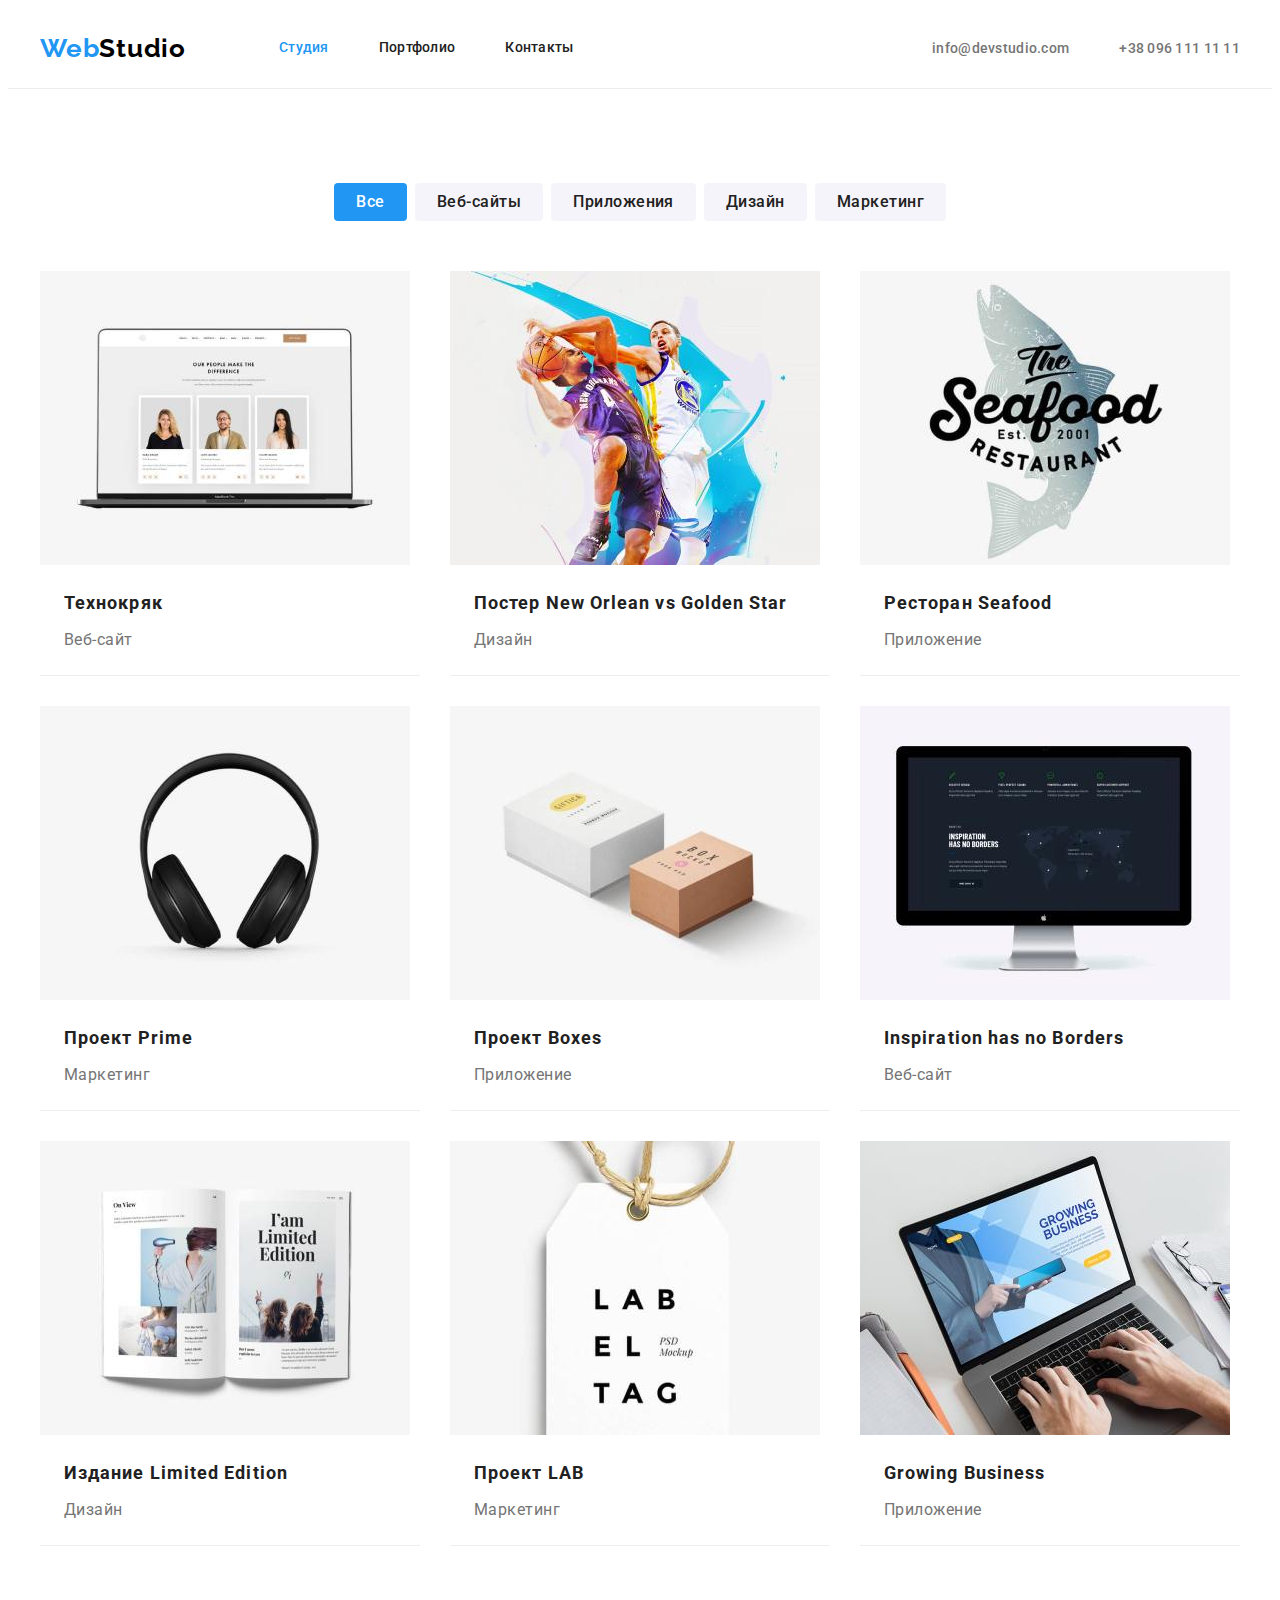
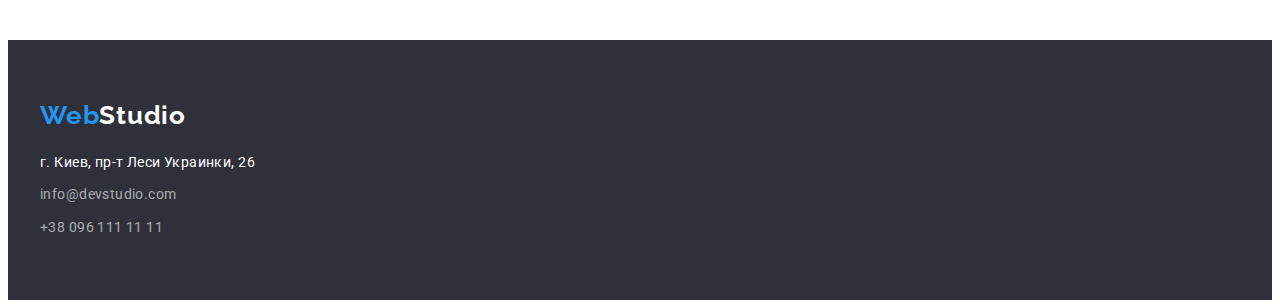
==== commit 077643b0: "add final version" ====
--- a/portfolio.html
+++ b/portfolio.html
@@ -56,68 +56,86 @@
             <div class="container">
                 <h1 class="visually-hidden">Наши проекты</h1>
                 <ul class="filter-btn-list list">
-                    <li>
+                    <li class="filter-btn-item">
                         <button class="filter-btn active-btn btn" type="button">Все</button>
                     </li>
-                    <li>
+                    <li class="filter-btn-item">
                         <button class="filter-btn btn" type="button">Веб-сайты</button>
                     </li>
-                    <li>
+                    <li class="filter-btn-item">
                         <button class="filter-btn btn" type="button">Приложения</button>
                     </li>
-                    <li>
+                    <li class="filter-btn-item">
                         <button class="filter-btn btn" type="button">Дизайн</button>
                     </li>
-                    <li>
+                    <li class="filter-btn-item">
                         <button class="filter-btn btn" type="button">Маркетинг</button>
                     </li>
                 </ul>
             
                 <ul class="our-projects-list list">
                     <li class="our-projects-item">
-                        <img src="./images/project-img-1.jpg" alt="ноутбук" width="370" height="249">
-                        <h2 class="our-projects-title">Технокряк</h2>
+                        <img src="./images/project-img-1.jpg" alt="ноутбук" width="370" height="294">
+                        <div class="our-projects-description" >
+                            <h2 class="our-projects-title">Технокряк</h2>
                         <p class="our-projects-filter">Веб-сайт</p>
+                    </div> 
                     </li>
                     <li class="our-projects-item">
                         <img src="./images/project-img-2.jpg" alt="баскетболисты" width="370" height="294">
-                        <h2 class="our-projects-title">Постер <span lang="en">New Orlean vs Golden Star</span> </h2>
+                        <div class="our-projects-description" >
+                            <h2 class="our-projects-title">Постер <span lang="en">New Orlean vs Golden Star</span> </h2>
                         <p class="our-projects-filter">Дизайн</p>
+                    </div> 
                     </li>
                     <li class="our-projects-item">
                         <img src="./images/project-img-3.jpg" alt="логотип ресторана" width="370" height="294">
-                        <h2 class="our-projects-title"> Ресторан <span lang="en">Seafood</span> </h2>
+                        <div class="our-projects-description" >
+                            <h2 class="our-projects-title"> Ресторан <span lang="en">Seafood</span> </h2>
                         <p class="our-projects-filter">Приложение</p>
+                    </div> 
                     </li>
                     <li class="our-projects-item">
                         <img src="./images/project-img-4.jpg" alt="наушники" width="370" height="294">
-                        <h2 class="our-projects-title">Проект <span lang="en">Prime</span> </h2>
+                        <div class="our-projects-description" >
+                            <h2 class="our-projects-title">Проект <span lang="en">Prime</span> </h2>
                         <p class="our-projects-filter">Маркетинг</p>
+                    </div> 
                     </li>
                     <li class="our-projects-item">
                         <img src="./images/project-img-5.jpg" alt="коробки" width="370" height="294">
-                        <h2 class="our-projects-title">Проект <span lang="en">Boxes</span> </h2>
+                        <div class="our-projects-description" >
+                            <h2 class="our-projects-title">Проект <span lang="en">Boxes</span> </h2>
                         <p class="our-projects-filter">Приложение</p>
+                    </div>
                     </li>
                     <li class="our-projects-item">
                         <img src="./images/project-img-6.jpg" alt="экран монитора" width="370" height="294">
-                        <h2 class="our-projects-title" lang="en">Inspiration has no Borders</h2>
+                        <div class="our-projects-description" >
+                            <h2 class="our-projects-title" lang="en">Inspiration has no Borders</h2>
                         <p class="our-projects-filter">Веб-сайт</p>
+                    </div> 
                     </li>
                     <li class="our-projects-item">
                         <img src="./images/project-img-7.jpg" alt="журнал" width="370" height="294">
-                        <h2 class="our-projects-title">Издание <span lang="en">Limited Edition</span> </h2>
+                        <div class="our-projects-description" >
+                            <h2 class="our-projects-title">Издание <span lang="en">Limited Edition</span> </h2>
                         <p class="our-projects-filter">Дизайн</p>
+                    </div> 
                     </li>
                     <li class="our-projects-item">
                         <img src="./images/project-img-8.jpg" alt="лейбл" width="370" height="294">
-                        <h2 class="our-projects-title">Проект <span lang="en">LAB</span> </h2>
+                        <div class="our-projects-description" >
+                            <h2 class="our-projects-title">Проект <span lang="en">LAB</span> </h2>
                         <p class="our-projects-filter">Маркетинг</p>
+                    </div> 
                     </li>
                     <li class="our-projects-item">
                         <img src="./images/project-img-9.jpg" alt="ноутбук" width="370" height="294">
-                        <h2 class="our-projects-title" lang="en">Growing Business</h2>
+                        <div class="our-projects-description" >
+                            <h2 class="our-projects-title" lang="en">Growing Business</h2>
                         <p class="our-projects-filter">Приложение</p>
+                    </div> 
                     </li>
                 </ul>
             </div>
--- a/css/styles.css
+++ b/css/styles.css
@@ -55,7 +55,6 @@
   padding-left: 15px;
   padding-right: 15px;
   margin: 0 auto;
-  outline: 1px solid red;
 }
 
 .section {
@@ -110,6 +109,9 @@
 }
 
 /*------------------- header---------------------------------- */
+.header {
+  border-bottom: 1px solid #ececec;
+}
 .main-nav {
   display: flex;
   align-items: center;
@@ -122,7 +124,8 @@
 .site-nav-list {
   display: flex;
 }
-.site-nav-list-item:not(:last-child) {
+.site-nav-list-item:not(:last-child),
+.header-contacts-item:not(:last-child) {
   margin-right: 50px;
 }
 
@@ -149,9 +152,6 @@
 .header-contacts {
   display: flex;
 }
-.header-contacts-item:not(:last-child) {
-  margin-right: 50px;
-}
 .header-contacts-link {
   font-weight: 500;
   font-size: 14px;
@@ -179,8 +179,6 @@
   color: var(--primary-title-color);
 }
 .footer-contacts-link {
-  display: inline-block;
-
   font-weight: 400;
   font-size: 14px;
   line-height: 1.71;
@@ -234,9 +232,13 @@
 }
 .peculiarities-item {
   width: 270px;
-}
-.peculiarities-item:not(:last-child) {
   margin-right: 30px;
+}
+.peculiarities-item:last-child,
+.filter-btn:last-child,
+.our-business-item:last-child,
+.team-item:last-child {
+  margin-right: 0;
 }
 .peculiarities-title {
   margin-bottom: 10px;
@@ -254,7 +256,8 @@
 }
 /* ---------------our-business-title sectin-------------------- */
 
-.our-business-title {
+.our-business-title,
+.team-title {
   margin-bottom: 50px;
 }
 .our-business-list {
@@ -264,15 +267,34 @@
   width: 370px;
   margin-right: 30px;
 }
-.our-business-item:last-child {
-  margin-right: 0;
-}
+
 /* --------------team section-------------------------------- */
 
 .team {
   background-color: var(--team-background-color);
 }
-.team-title {
+.team-list {
+  display: flex;
+}
+.team-item {
+  width: 270px;
+  margin-right: 30px;
+}
+
+.team-item-description {
+  padding-top: 30px;
+  padding-bottom: 30px;
+
+  text-align: center;
+
+  background-color: var(--primary-title-color);
+  border-bottom-left-radius: 4px;
+  border-bottom-right-radius: 4px;
+}
+
+.team-item-title {
+  margin-bottom: 10px;
+
   font-weight: 500;
   font-size: 16px;
   line-height: 1.19;
@@ -280,19 +302,28 @@
   color: var(--secondary-title-color);
 }
 
-.team-text {
+.team-item-text {
   font-size: 16px;
   line-height: 1.19;
   letter-spacing: 0.03em;
 }
 
 /* -----------------our-projects section----------------------- */
+.filter-btn-list {
+  display: flex;
+  justify-content: center;
+  margin-bottom: 50px;
+}
+.filter-btn-item:not(:last-child) {
+  margin-right: 8px;
+}
+
 .filter-btn {
   display: inline-block;
   padding: 6px 22px;
+  min-width: 73px;
+
   font-family: inherit;
-  min-width: 73px;
-
   font-weight: 500;
   font-size: 16px;
   line-height: 1.62;
@@ -313,7 +344,24 @@
   color: var(--primary-title-color);
   background-color: var(--accent-color);
 }
+
+.our-projects-list {
+  display: flex;
+  flex-wrap: wrap;
+  margin-left: -30px;
+  margin-top: -30px;
+}
+.our-projects-item {
+  margin-left: 30px;
+  margin-top: 30px;
+  flex-basis: calc(100% / 3 - 30px);
+}
+.our-projects-description {
+  padding: 20px 24px;
+  border-bottom: 1px solid #eeeeee;
+}
 .our-projects-title {
+  margin-bottom: 4px;
   font-size: 18px;
   line-height: 2;
   letter-spacing: 0.06em;
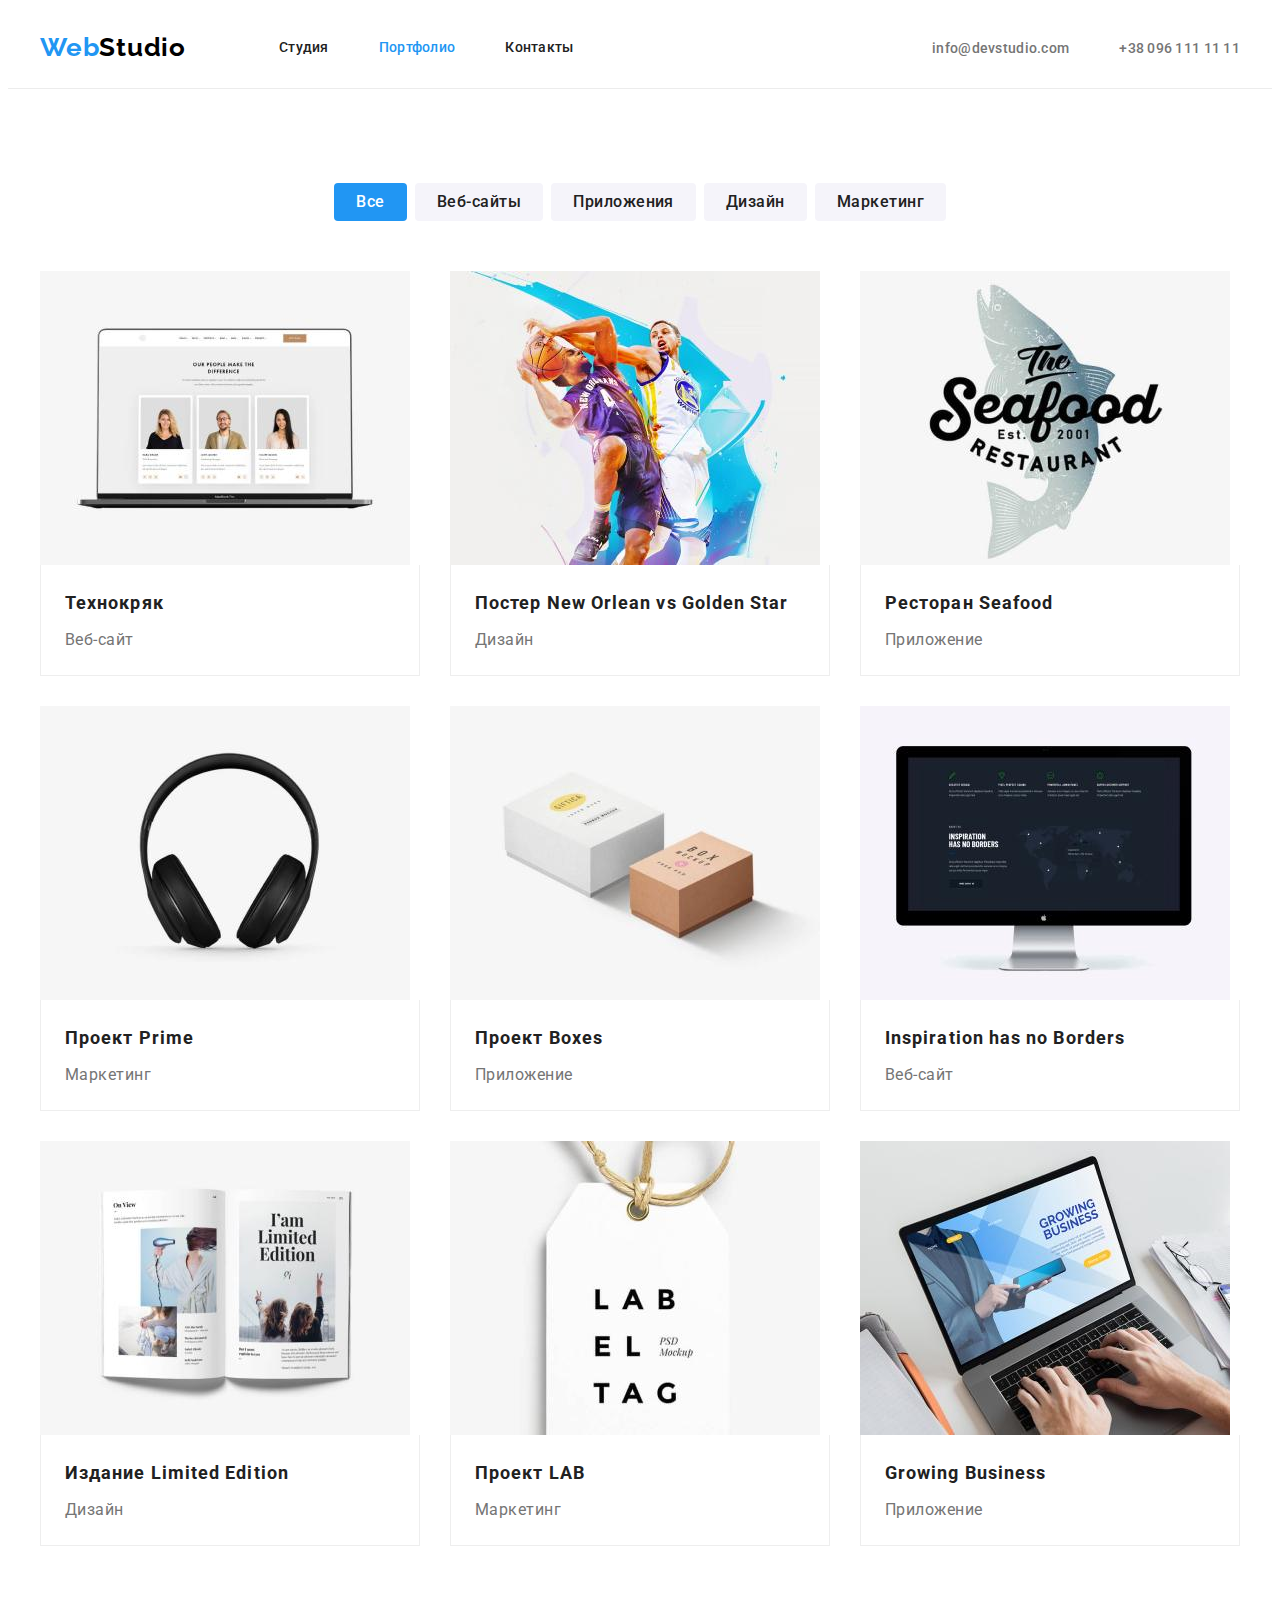
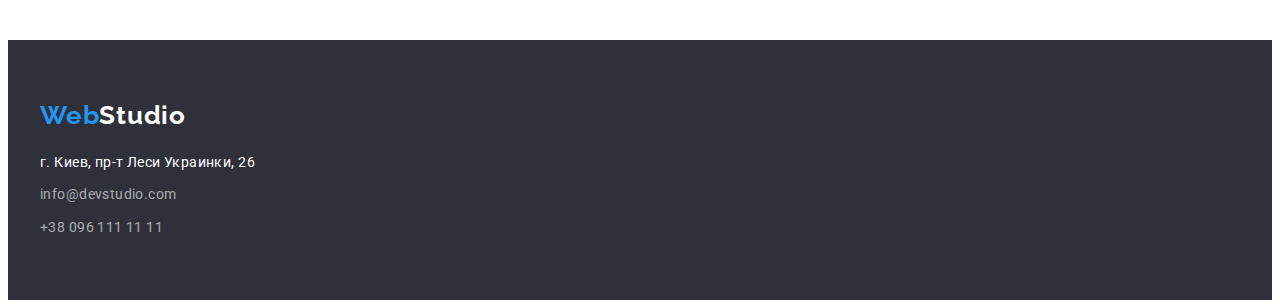
==== commit f25b1710: "resubmit1" ====
--- a/portfolio.html
+++ b/portfolio.html
@@ -29,10 +29,10 @@
                         class="logo-first-part">Web</span>Studio</a>
                 <ul class=" site-nav-list list">
                     <li class="site-nav-list-item">
-                        <a class=" site-nav-link current link" href="./index.html">Студия</a>
+                        <a class=" site-nav-link  link" href="./index.html">Студия</a>
                     </li>
                     <li class="site-nav-list-item">
-                        <a class="site-nav-link link" href=" ./portfolio.html">Портфолио</a>
+                        <a class="site-nav-link current link" href=" ./portfolio.html">Портфолио</a>
                     </li>
                     <li class="site-nav-list-item">
                         <a class="site-nav-link link" href="">Контакты</a>
--- a/css/styles.css
+++ b/css/styles.css
@@ -41,6 +41,7 @@
 img {
   display: block;
   max-width: 100%;
+  height: auto;
 }
 
 .link {
@@ -70,7 +71,8 @@
 }
 .logo-header {
   margin-right: 93px;
-
+  padding-top: 24px;
+  padding-bottom: 25px;
   color: var(--logo-header-color);
 }
 .logo-footer {
@@ -153,6 +155,9 @@
   display: flex;
 }
 .header-contacts-link {
+  padding-top: 32px;
+  padding-bottom: 32px;
+
   font-weight: 500;
   font-size: 14px;
   line-height: 1.14;
@@ -191,6 +196,8 @@
 
 /* ------------------------hero---------------------- */
 .hero {
+  padding-top: 200px;
+  padding-bottom: 200px;
   text-align: center;
   background-color: var(--footer-background-color);
 }
@@ -224,9 +231,6 @@
 
 /* -------------------peculiarities section---------------- */
 
-.peculiarities {
-  padding-bottom: 0;
-}
 .peculiarities-list {
   display: flex;
 }
@@ -254,8 +258,10 @@
   line-height: 1.71;
   letter-spacing: 0.03em;
 }
-/* ---------------our-business-title sectin-------------------- */
-
+/* ---------------our-business-title secti0n-------------------- */
+.our-business {
+  padding-top: 0;
+}
 .our-business-title,
 .team-title {
   margin-bottom: 50px;
@@ -359,6 +365,8 @@
 .our-projects-description {
   padding: 20px 24px;
   border-bottom: 1px solid #eeeeee;
+  border-right: 1px solid #eeeeee;
+  border-left: 1px solid #eeeeee;
 }
 .our-projects-title {
   margin-bottom: 4px;
